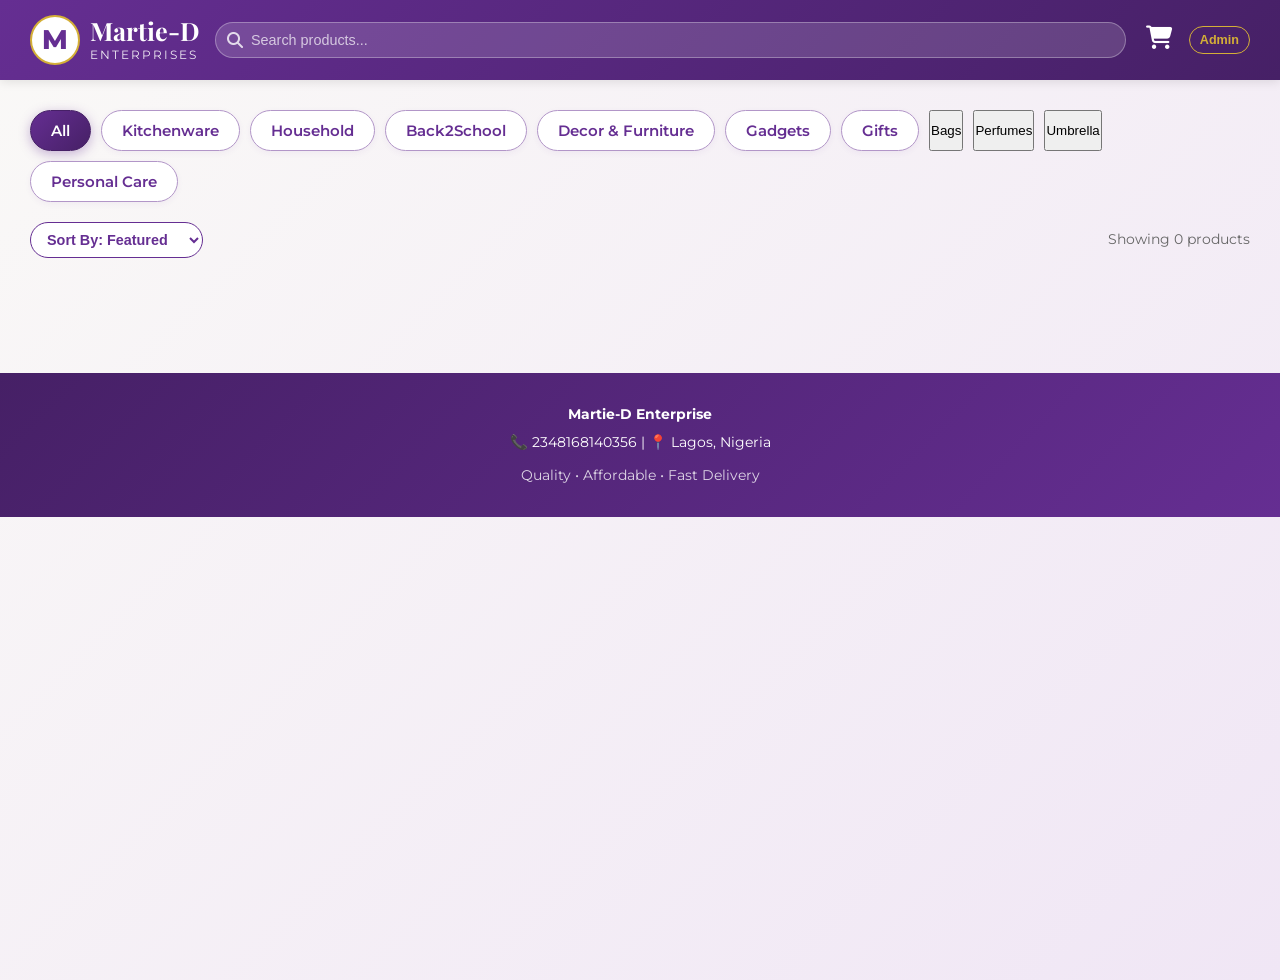
==== index.html @ bde2f2f4 "Update index.html" ====
<!DOCTYPE html>
<html lang="en">
<head>
    <meta charset="UTF-8">
    <meta name="viewport" content="width=device-width, initial-scale=1.0, maximum-scale=1.0, user-scalable=no">
    <title>Martie-D Enterprises - Shop Online</title>
    <link href="https://fonts.googleapis.com/css2?family=Montserrat:wght@300;400;600;700;800&family=Playfair+Display:wght@700&display=swap" rel="stylesheet">
    <link rel="stylesheet" href="https://cdnjs.cloudflare.com/ajax/libs/font-awesome/6.4.0/css/all.min.css">
    <link rel="stylesheet" href="styles.css">
<base target="_blank">
<base target="_blank">
<base target="_blank">
</head>
<body>

    <!-- Header -->
    <header class="header">
        <div class="header-content">
            <div class="logo-section">
                <div class="logo-circle">M</div>
                <div class="brand-text">
                    <h1>Martie-D</h1>
                    <p>Enterprises</p>
                </div>
            </div>

            <div class="search-section">
                <i class="fas fa-search search-icon"></i>
                <input type="text" class="search-box" id="searchInput" placeholder="Search products..." onkeyup="searchProducts()">
            </div>

            <div class="header-icons">
                <div class="cart-section" onclick="toggleCart()">
                    <i class="fas fa-shopping-cart cart-icon"></i>
                    <span class="cart-count" id="cartCount">0</span>
                </div>
                <button class="admin-btn" onclick="showLogin()">Admin</button>
            </div>
        </div>
    </header>

    <!-- Main Content -->
    <main class="main-content">

        <!-- Add Product Form (Hidden by default) -->
        <div class="add-product-form" id="addProductForm">
            <h3><i class="fas fa-plus-circle"></i> Add New Product</h3>
            <div class="form-group">
                <input type="text" id="newProductName" placeholder="Product Name">
            </div>
            <div class="form-group">
                <input type="number" id="newProductPrice" placeholder="Price (₦)">
            </div>
            <div class="form-group">
                <input type="number" id="newProductStock" placeholder="Stock Quantity" value="10">
            </div>
            <div class="form-group">
                <input type="text" id="newProductImage" placeholder="Image filename (e.g., airfryer.jpg)">
            </div>
            <div class="form-group">
                <select id="newProductCategory">
                    <option value="kitchenware">Kitchenware</option>
                    <option value="household">Household</option>
                    <option value="back2school">Back2School</option>
                    <option 
value="decor">Decor & Furniture</option>
                    <option value="gadgets">Gadgets</option>
                    <option 
value="gifts">Gifts</option>
                    <option 
value="bags">Bags</option>
                    <option 
value="perfume">Perfume</option>
                    <option
value="umbrella">Umbrella</option>
                    <option
value="personal">Personal Care</option>
                </select>
            </div>
            <div class="form-group">
                <input type="text" id="newProductDescription" placeholder="Short description">
            </div>
            <div class="form-actions">
                <button class="btn-save" onclick="saveNewProduct()">Save Product</button>
                <button class="btn-cancel-form" onclick="cancelAddProduct()">Cancel</button>
            </div>
        </div>

        <!-- Categories -->
        <div class="category-dropdown-mobile" id="categoryDropdownMobile">
            <button class="category-dropdown-toggle" onclick="toggleCategoryDropdown()" id="catDropdownToggle">
                <span id="currentCategoryLabel"><i class="fas fa-th-large"></i> All Categories</span>
                <i class="fas fa-chevron-down" id="catDropdownArrow"></i>
            </button>
            <div class="category-dropdown-menu" id="catDropdownMenu">
                <button class="category-dropdown-item active" onclick="filterCategoryDropdown('all', this)">All Categories</button>
                <button class="category-dropdown-item" onclick="filterCategoryDropdown('kitchenware', this)">Kitchenware</button>
                <button class="category-dropdown-item" onclick="filterCategoryDropdown('household', this)">Household</button>
                <button class="category-dropdown-item" onclick="filterCategoryDropdown('back2school', this)">Back2School</button>
                <button class="category-dropdown-item" onclick="filterCategoryDropdown('decor', this)">Decor & Furniture</button>
                <button class="category-dropdown-item" onclick="filterCategoryDropdown('gadgets', this)">Gadgets</button>
                <button class="category-dropdown-item" onclick="filterCategoryDropdown('gifts', this)">Gifts</button>
                <button class="category-dropdown-item" onclick="filterCategoryDropdown('bags', this)">Bags</button>
                <button class="category-dropdown-item" onclick="filterCategoryDropdown('perfume', this)">Perfumes</button>
                <button class="category-dropdown-item" onclick="filterCategoryDropdown('umbrella', this)">Umbrella</button>
                <button class="category-dropdown-item" onclick="filterCategoryDropdown('personal', this)">Personal Care</button>
            </div>
        </div>

        <!-- Desktop Categories (horizontal) -->
        <div class="categories-desktop">
            <button class="category-btn active" onclick="filterCategory('all', this)">All</button>
            <button class="category-btn" onclick="filterCategory('kitchenware', this)">Kitchenware</button>
            <button class="category-btn" onclick="filterCategory('household', this)">Household</button>
            <button class="category-btn" onclick="filterCategory('back2school', this)">Back2School</button>
            <button class="category-btn" onclick="filterCategory('decor', this)">Decor & Furniture</button>
            <button class="category-btn" onclick="filterCategory('gadgets', this)">Gadgets</button>
            <button class="category-btn" onclick="filterCategory('gifts', this)">Gifts</button>
            <button class="category-item" onclick="filterCategoryDropdown('bags', this)">Bags</button>
            <button class="category-item" onclick="filterCategoryDropdown('perfume', this)">Perfumes</button>
            <button class="category-item" onclick="filterCategoryDropdown('umbrella', this)">Umbrella</button>
            <button class="category-btn" onclick="filterCategory('personal', this)">Personal Care</button>
        </div>

        <!-- Controls Bar - Sort & Results Count -->
        <div class="controls-bar">
            <select class="sort-dropdown" id="sortSelect" onchange="sortProducts()">
                <option value="default">Sort By: Featured</option>
                <option value="price-low">Price: Low to High</option>
                <option value="price-high">Price: High to Low</option>
                <option value="name">Name: A-Z</option>
                <option value="newest">Newest First</option>
            </select>
            <span class="results-count" id="resultsCount">Showing 0 products</span>
        </div>

        <!-- Products Grid -->
        <div class="products-grid" id="productsGrid">
            <!-- Products loaded by JS -->
        </div>

        <!-- Load More Container -->
        <div class="load-more-container" id="loadMoreContainer">
            <!-- Load more button injected here -->
        </div>

    </main>

    <!-- Back to Top Button -->
    <button class="back-to-top" id="backToTop" onclick="scrollToTop()">
        <i class="fas fa-arrow-up"></i>
    </button>

    <!-- Product Detail Modal -->
    <div class="product-detail-overlay" id="productDetailOverlay" onclick="closeProductDetail(event)">
        <div class="product-detail-modal" onclick="event.stopPropagation()">
            <button class="detail-close" onclick="closeProductDetail()"><i class="fas fa-times"></i></button>
            <div class="detail-image">
                <img id="detailImage" src="" alt="">
            </div>
            <div class="detail-content">
                <div class="detail-category" id="detailCategory"></div>
                <h2 class="detail-name" id="detailName"></h2>
                <div class="detail-price" id="detailPrice"></div>
                <div id="detailStock"></div>
                <p class="detail-description" id="detailDescription"></p>
                <div class="detail-meta">
                    <div class="meta-item">
                        <div class="meta-label">Category</div>
                        <div class="meta-value" id="detailMetaCategory"></div>
                    </div>
                    <div class="meta-item">
                        <div class="meta-label">Availability</div>
                        <div class="meta-value" id="detailMetaStock"></div>
                    </div>

                    <div class="meta-item">
                        <div class="meta-label">Product ID</div>
                        <div class="meta-value" id="detailMetaId"></div>
                    </div>
                </div>
                <div class="detail-actions">
                    <button class="detail-add-cart" id="detailAddToCart">
                        <i class="fas fa-cart-plus"></i> Add to Cart
                    </button>
                    <button class="detail-wishlist" id="detailWishlist" onclick="toggleWishlistFromDetail()">
                        <i class="fas fa-heart"></i>
                    </button>
                </div>
            </div>
            <div class="related-section" id="relatedSection">
                <h4 class="related-title">You May Also Like</h4>
                <div class="related-grid" id="relatedGrid"></div>
            </div>
        </div>
    </div>

    <!-- Cart Sidebar -->
    <div class="cart-overlay" id="cartOverlay" onclick="toggleCart()"></div>
    <div class="cart-sidebar" id="cartSidebar">
        <div class="cart-header">
            <h2><i class="fas fa-shopping-cart"></i> Your Cart</h2>
            <button class="close-cart" onclick="toggleCart()"><i class="fas fa-times"></i></button>
        </div>
        <div class="cart-items" id="cartItems">
            <div class="cart-empty">
                <i class="fas fa-shopping-basket"></i>
                <p>Your cart is empty</p>
            </div>
        </div>
        <div class="cart-footer" id="cartFooter" style="display: none;">
            <div class="cart-total">
                <span>Total:</span>
                <span id="cartTotal">₦0</span>
            </div>
            <button class="checkout-btn" onclick="showCheckout()">
                Checkout <i class="fas fa-arrow-right"></i>
            </button>
        </div>
    </div>

    <!-- Checkout Modal -->
    <div class="checkout-overlay" id="checkoutOverlay" onclick="closeCheckoutOnOverlay(event)">
        <div class="checkout-modal" onclick="event.stopPropagation()">
            <div class="checkout-header">
                <h2><i class="fas fa-credit-card"></i> Checkout</h2>
            </div>
            <div class="checkout-body">
                <div class="checkout-summary">
                    <h3>Order Summary</h3>
                    <div id="checkoutItems"></div>
                    <div class="checkout-total">
                        <span>Total:</span>
                        <span id="checkoutTotal">₦0</span>
                    </div>
                </div>
                <div class="customer-form">
                    <div class="form-group">
                        <label>Full Name *</label>
                        <input type="text" id="customerName" placeholder="Your full name">
                    </div>
                    <div class="form-group">
                        <label>Phone Number *</label>
                        <input type="tel" id="customerPhone" placeholder="e.g., 08168140356">
                    </div>
                    <div class="form-group">
                        <label>Delivery Address *</label>
                        <textarea id="customerAddress" rows="2" placeholder="Your address in Lagos"></textarea>
                    </div>
                </div>
                <div class="payment-options">
                    <h3>Payment Method</h3>
                    <div class="payment-option" onclick="selectPayment('whatsapp')" id="opt-whatsapp">
                        <i class="fab fa-whatsapp" style="color: #25d366;"></i>
                        <div>
                            <h4>Order via WhatsApp</h4>
                            <p>Send order & pay on delivery</p>
                        </div>
                    </div>
                    <div class="payment-option" onclick="selectPayment('bank')" id="opt-bank">
                        <i class="fas fa-university" style="color: var(--accent-gold);"></i>
                        <div>
                            <h4>Bank Transfer</h4>
                            <p>Pay now, upload proof</p>
                        </div>
                    </div>
                </div>
                <div class="bank-details" id="bankDetails">
                    <h4><i class="fas fa-info-circle"></i> Bank Details</h4>
                    <div class="bank-info-row">
                        <span>Bank:</span>
                        <span><strong>Moniepoint</strong></span>
                    </div>
                    <div class="bank-info-row">
                        <span>Name:</span>
                        <span><strong>Martie-D Enterprise</strong></span>
                    </div>
                    <div class="bank-info-row">
                        <span>Account:</span>
                        <span>
                            <strong id="accountNumber">9130485545</strong>
                            <button class="copy-btn" onclick="copyAccount()">Copy</button>
                        </span>
                    </div>
                </div>
                <div class="finalize-btns">
                    <button class="btn-cancel" onclick="closeCheckout()">Cancel</button>
                    <button class="btn-whatsapp" id="btnWhatsApp" onclick="finalizeOrder('whatsapp')" style="display: none;">
                        <i class="fab fa-whatsapp"></i> Send Order
                    </button>
                    <button class="btn-bank" id="btnBank" onclick="finalizeOrder('bank')" style="display: none;">
                        <i class="fas fa-check"></i> I've Paid
                    </button>
                </div>
            </div>
        </div>
    </div>

    <!-- Admin Login Modal -->
    <div class="login-overlay" id="loginOverlay">
        <div class="login-box">
            <h2>🔐 Admin Login</h2>
            <input type="password" id="adminPassword" placeholder="Enter password">
            <button type="submit" onclick="checkAdminLogin()">Login</button>
            <p style="color: var(--danger); margin-top: 15px; display: none;" id="loginError">Wrong password!</p>
            <button class="login-cancel" onclick="closeLogin()">Cancel</button>
        </div>
    </div>

    <!-- Admin Control Panel -->
    <div class="admin-panel" id="adminPanel">
        <span style="font-size: 0.85rem;">Admin Mode</span>
        <button onclick="toggleEditMode()" id="editModeBtn">Edit: OFF</button>
        <button onclick="addNewProduct()">+ Add</button>
        <button onclick="logoutAdmin()">Logout</button>
    </div>

    <!-- Toast -->
    <div class="toast" id="toast">Added to cart!</div>

    <!-- Footer -->
    <footer class="footer">
        <p><strong>Martie-D Enterprise</strong></p>
        <p>📞 2348168140356 | 📍 Lagos, Nigeria</p>
        <p style="margin-top: 10px; opacity: 0.8;">Quality • Affordable • Fast Delivery</p>
    </footer>

    <script src="script.js"></script>

</body>
</html>
---- styles.css ----
:root {
            --primary-purple: #652e92;
            --light-purple: #b296c8;
            --dark-purple: #462066;
            --accent-gold: #d4af37;
            --light-gold: #f4e8c1;
            --white: #ffffff;
            --off-white: #faf9f7;
            --text-dark: #2d2d2d;
            --text-gray: #666666;
            --success: #27ae60;
            --danger: #e74c3c;
            --warning: #f39c12;
        }

        * {
            margin: 0;
            padding: 0;
            box-sizing: border-box;
            -webkit-tap-highlight-color: transparent;
        }

        html {
            font-size: 16px;
            scroll-behavior: smooth;
        }

        body {
            font-family: 'Montserrat', sans-serif;
            background: linear-gradient(135deg, var(--off-white) 0%, #f0e6f5 100%);
            color: var(--text-dark);
            line-height: 1.6;
            min-height: 100vh;
            overflow-x: hidden;
        }

        /* Animations */
        @keyframes fadeInUp {
            from {
                opacity: 0;
                transform: translateY(20px);
            }
            to {
                opacity: 1;
                transform: translateY(0);
            }
        }

        @keyframes pulse {
            0%, 100% { box-shadow: 0 0 0 0 rgba(212, 175, 55, 0.7); }
            50% { box-shadow: 0 0 0 10px rgba(212, 175, 55, 0); }
        }

        @keyframes bounce {
            0%, 100% { transform: translateY(0); }
            50% { transform: translateY(-10px); }
        }

        /* ===== HEADER - MOBILE OPTIMIZED ===== */
        .header {
            background: linear-gradient(135deg, var(--primary-purple) 0%, var(--dark-purple) 100%);
            color: var(--white);
            padding: 12px 15px;
            position: fixed;
            top: 0;
            left: 0;
            right: 0;
            z-index: 1000;
            box-shadow: 0 2px 10px rgba(0,0,0,0.1);
        }

        .header-content {
            max-width: 1400px;
            margin: 0 auto;
            display: flex;
            justify-content: space-between;
            align-items: center;
            gap: 10px;
        }

        .logo-section {
            display: flex;
            align-items: center;
            gap: 10px;
            flex-shrink: 0;
        }

        .logo-circle {
            width: 40px;
            height: 40px;
            background: var(--white);
            border-radius: 50%;
            display: flex;
            align-items: center;
            justify-content: center;
            border: 2px solid var(--accent-gold);
            font-size: 1.3rem;
            color: var(--primary-purple);
            font-weight: 800;
            flex-shrink: 0;
        }

        .brand-text h1 {
            font-family: 'Playfair Display', serif;
            font-size: 1.1rem;
            margin: 0;
            line-height: 1.2;
        }

        .brand-text p {
            font-size: 0.65rem;
            opacity: 0.9;
            margin: 0;
            letter-spacing: 2px;
            text-transform: uppercase;
        }

        /* Search Bar - Mobile */
        .search-section {
            flex: 1;
            max-width: none;
            position: relative;
            margin: 0 5px;
        }

        .search-box {
            width: 100%;
            padding: 8px 12px 8px 35px;
            border: 1px solid rgba(255,255,255,0.3);
            border-radius: 20px;
            background: rgba(255,255,255,0.15);
            color: white;
            font-size: 0.85rem;
            outline: none;
        }

        .search-box::placeholder {
            color: rgba(255,255,255,0.7);
            font-size: 0.8rem;
        }

        .search-icon {
            position: absolute;
            left: 12px;
            top: 50%;
            transform: translateY(-50%);
            color: rgba(255,255,255,0.8);
            font-size: 0.9rem;
        }

        /* Cart & Admin Icons */
        .header-icons {
            display: flex;
            align-items: center;
            gap: 12px;
            flex-shrink: 0;
        }

        .cart-section {
            position: relative;
            cursor: pointer;
            padding: 5px;
        }

        .cart-icon {
            font-size: 1.3rem;
            color: var(--white);
        }

        .cart-count {
            position: absolute;
            top: -5px;
            right: -5px;
            background: var(--accent-gold);
            color: white;
            width: 18px;
            height: 18px;
            border-radius: 50%;
            display: flex;
            align-items: center;
            justify-content: center;
            font-size: 0.65rem;
            font-weight: 700;
            display: none;
        }

        .admin-btn {
            background: transparent;
            border: 1px solid var(--accent-gold);
            color: var(--accent-gold);
            padding: 6px 10px;
            border-radius: 15px;
            cursor: pointer;
            font-weight: 600;
            font-size: 0.7rem;
        }

        /* ===== MAIN CONTENT ===== */
        .main-content {
            margin-top: 70px;
            padding: 15px;
            max-width: 1400px;
            margin-left: auto;
            margin-right: auto;
        }

        /* Controls Bar - Sort & Filter Info */
        .controls-bar {
            display: flex;
            justify-content: space-between;
            align-items: center;
            margin-bottom: 15px;
            flex-wrap: wrap;
            gap: 10px;
        }

        .sort-dropdown {
            padding: 8px 12px;
            border: 1px solid var(--primary-purple);
            border-radius: 20px;
            background: white;
            color: var(--primary-purple);
            font-size: 0.8rem;
            font-weight: 600;
            cursor: pointer;
            outline: none;
        }

        .results-count {
            font-size: 0.8rem;
            color: var(--text-gray);
        }

        /* ===== MOBILE CATEGORY DROPDOWN ===== */
        .category-dropdown-mobile {
            display: block;
            margin-bottom: 20px;
            position: relative;
            z-index: 100;
        }

        .category-dropdown-toggle {
            width: 100%;
            padding: 14px 18px;
            background: linear-gradient(135deg, var(--primary-purple) 0%, var(--dark-purple) 100%);
            color: white;
            border: none;
            border-radius: 14px;
            font-family: 'Montserrat', sans-serif;
            font-weight: 700;
            font-size: 0.95rem;
            cursor: pointer;
            display: flex;
            align-items: center;
            justify-content: space-between;
            box-shadow: 0 4px 15px rgba(101, 46, 146, 0.25);
            transition: all 0.3s ease;
        }

        .category-dropdown-toggle:active {
            transform: scale(0.98);
        }

        .category-dropdown-toggle i {
            font-size: 1rem;
        }

        .category-dropdown-toggle .fa-chevron-down {
            transition: transform 0.3s ease;
        }

        .category-dropdown-toggle.open .fa-chevron-down {
            transform: rotate(180deg);
        }

        .category-dropdown-menu {
            position: absolute;
            top: calc(100% + 8px);
            left: 0;
            right: 0;
            background: white;
            border-radius: 14px;
            box-shadow: 0 10px 40px rgba(101, 46, 146, 0.2);
            overflow: hidden;
            opacity: 0;
            visibility: hidden;
            transform: translateY(-10px);
            transition: all 0.3s ease;
            max-height: 0;
        }

        .category-dropdown-menu.open {
            opacity: 1;
            visibility: visible;
            transform: translateY(0);
            max-height: 400px;
            overflow-y: auto;
        }

        .category-dropdown-item {
            width: 100%;
            padding: 14px 18px;
            background: white;
            border: none;
            border-bottom: 1px solid rgba(101, 46, 146, 0.08);
            color: var(--text-dark);
            font-family: 'Montserrat', sans-serif;
            font-weight: 600;
            font-size: 0.9rem;
            text-align: left;
            cursor: pointer;
            transition: all 0.2s ease;
            display: flex;
            align-items: center;
            gap: 10px;
        }

        .category-dropdown-item:last-child {
            border-bottom: none;
        }

        .category-dropdown-item:active {
            background: var(--off-white);
        }

        .category-dropdown-item.active {
            background: linear-gradient(135deg, var(--primary-purple) 0%, var(--dark-purple) 100%);
            color: white;
        }

        .category-dropdown-item.active::before {
            content: '✓';
            font-weight: 700;
        }

        /* ===== DESKTOP CATEGORIES (horizontal) ===== */
        .categories-desktop {
            display: none;
            gap: 10px;
            margin-bottom: 20px;
            flex-wrap: wrap;
        }

        .categories-desktop .category-btn {
            padding: 10px 20px;
            border: 1.5px solid var(--light-purple);
            background: var(--white);
            color: var(--primary-purple);
            border-radius: 24px;
            cursor: pointer;
            font-weight: 600;
            font-size: 0.85rem;
            white-space: nowrap;
            transition: all 0.25s ease;
            box-shadow: 0 2px 6px rgba(101, 46, 146, 0.06);
            font-family: 'Montserrat', sans-serif;
        }

        .categories-desktop .category-btn:hover {
            border-color: var(--primary-purple);
            transform: translateY(-2px);
        }

        .categories-desktop .category-btn.active {
            background: linear-gradient(135deg, var(--primary-purple) 0%, var(--dark-purple) 100%);
            color: white;
            border-color: var(--dark-purple);
            box-shadow: 0 3px 12px rgba(101, 46, 146, 0.35);
        }

        /* Show desktop categories on larger screens */
        @media (min-width: 768px) {
            .category-dropdown-mobile {
                display: none;
            }
            .categories-desktop {
                display: flex;
            }
        }

        /* Products Grid - Mobile Optimized */
        .products-grid {
            display: grid;
            grid-template-columns: repeat(2, 1fr);
            gap: 12px;
            margin-bottom: 20px;
        }

        .product-card {
            background: var(--white);
            border-radius: 12px;
            overflow: hidden;
            box-shadow: 0 3px 15px rgba(0,0,0,0.08);
            transition: transform 0.3s ease;
            display: flex;
            flex-direction: column;
            position: relative;
            animation: fadeInUp 0.5s ease both;
        }

        .product-card:active {
            transform: scale(0.98);
        }

        .product-image {
            height: 140px;
            background: linear-gradient(135deg, #f5f0f7 0%, #e8e0ec 100%);
            display: flex;
            align-items: center;
            justify-content: center;
            position: relative;
            overflow: hidden;
            cursor: pointer;
        }

        .product-image img {
            max-width: 85%;
            max-height: 85%;
            object-fit: contain;
            transition: transform 0.3s ease;
        }

        .product-card:hover .product-image img {
            transform: scale(1.05);
        }

        .product-badge {
            position: absolute;
            top: 8px;
            right: 8px;
            padding: 4px 8px;
            border-radius: 10px;
            font-size: 0.6rem;
            font-weight: 700;
            text-transform: uppercase;
            color: white;
            z-index: 2;
        }

        .badge-hot { background: #e74c3c; }
        .badge-new { background: #27ae60; }
        .badge-bestseller { background: var(--accent-gold); }

        /* Wishlist Heart */
        .wishlist-btn {
            position: absolute;
            top: 8px;
            left: 8px;
            background: rgba(255,255,255,0.9);
            border: none;
            width: 32px;
            height: 32px;
            border-radius: 50%;
            cursor: pointer;
            display: flex;
            align-items: center;
            justify-content: center;
            z-index: 2;
            transition: all 0.3s ease;
        }

        .wishlist-btn i {
            color: var(--text-gray);
            font-size: 0.9rem;
            transition: all 0.3s ease;
        }

        .wishlist-btn.active i {
            color: #e74c3c;
        }

        .wishlist-btn:active {
            transform: scale(0.9);
        }

        /* Quick View Button */
        .quick-view-btn {
            position: absolute;
            bottom: 8px;
            left: 50%;
            transform: translateX(-50%) translateY(10px);
            background: rgba(101, 46, 146, 0.9);
            color: white;
            border: none;
            padding: 6px 12px;
            border-radius: 15px;
            font-size: 0.7rem;
            font-weight: 600;
            cursor: pointer;
            opacity: 0;
            transition: all 0.3s ease;
            white-space: nowrap;
        }

        .product-card:hover .quick-view-btn {
            opacity: 1;
            transform: translateX(-50%) translateY(0);
        }

        .product-content {
            padding: 12px;
            flex: 1;
            display: flex;
            flex-direction: column;
        }

        .product-category {
            color: var(--primary-purple);
            font-size: 0.65rem;
            font-weight: 600;
            text-transform: uppercase;
            letter-spacing: 1px;
            margin-bottom: 4px;
        }

        .product-name {
            font-size: 0.85rem;
            font-weight: 700;
            color: var(--text-dark);
            margin-bottom: 6px;
            line-height: 1.3;
            display: -webkit-box;
            -webkit-line-clamp: 2;
            -webkit-box-orient: vertical;
            overflow: hidden;
            cursor: pointer;
        }

        .product-description {
            display: none;
        }

        .product-price {
            font-family: 'Playfair Display', serif;
            font-size: 1rem;
            font-weight: 700;
            color: var(--primary-purple);
            margin-bottom: 6px;
            margin-top: auto;
        }

        /* Stock Badge */
        .stock-badge {
            font-size: 0.65rem;
            padding: 3px 8px;
            border-radius: 10px;
            font-weight: 600;
            margin-bottom: 8px;
            display: inline-block;
        }

        .stock-high { background: #d4edda; color: #155724; }
        .stock-low { background: #fff3cd; color: #856404; }
        .stock-out { background: #f8d7da; color: #721c24; }

        .social-proof {
            font-size: 0.65rem;
            color: var(--accent-gold);
            margin-bottom: 8px;
            font-weight: 600;
        }

        .bulk-note {
            font-size: 0.65rem;
            color: var(--text-gray);
            margin-bottom: 8px;
        }

        .add-to-cart-btn {
            width: 100%;
            padding: 10px;
            background: linear-gradient(135deg, var(--primary-purple) 0%, var(--dark-purple) 100%);
            color: white;
            border: none;
            border-radius: 8px;
            font-size: 0.8rem;
            font-weight: 600;
            cursor: pointer;
            display: flex;
            align-items: center;
            justify-content: center;
            gap: 6px;
            transition: all 0.3s ease;
        }

        .add-to-cart-btn.added {
            background: var(--success);
        }

        .add-to-cart-btn:disabled {
            background: var(--text-gray);
            cursor: not-allowed;
        }

        /* ===== PRODUCT DETAIL MODAL ===== */
        .product-detail-overlay {
            position: fixed;
            top: 0;
            left: 0;
            right: 0;
            bottom: 0;
            background: rgba(0,0,0,0.8);
            z-index: 2500;
            display: none;
            align-items: center;
            justify-content: center;
            padding: 20px;
            opacity: 0;
            transition: opacity 0.3s ease;
        }

        .product-detail-overlay.active {
            display: flex;
            opacity: 1;
        }

        .product-detail-modal {
            background: white;
            border-radius: 20px;
            width: 100%;
            max-width: 500px;
            max-height: 90vh;
            overflow-y: auto;
            position: relative;
            transform: scale(0.9);
            transition: transform 0.3s ease;
        }

        .product-detail-overlay.active .product-detail-modal {
            transform: scale(1);
        }

        .detail-close {
            position: absolute;
            top: 15px;
            right: 15px;
            background: rgba(0,0,0,0.5);
            color: white;
            border: none;
            width: 36px;
            height: 36px;
            border-radius: 50%;
            cursor: pointer;
            font-size: 1.2rem;
            z-index: 10;
            display: flex;
            align-items: center;
            justify-content: center;
        }

        .detail-image {
            height: 250px;
            background: linear-gradient(135deg, #f5f0f7 0%, #e8e0ec 100%);
            display: flex;
            align-items: center;
            justify-content: center;
            position: relative;
        }

        .detail-image img {
            max-width: 80%;
            max-height: 80%;
            object-fit: contain;
        }

        .detail-content {
            padding: 25px;
        }

        .detail-category {
            color: var(--primary-purple);
            font-size: 0.75rem;
            font-weight: 700;
            text-transform: uppercase;
            letter-spacing: 1px;
            margin-bottom: 8px;
        }

        .detail-name {
            font-family: 'Playfair Display', serif;
            font-size: 1.5rem;
            font-weight: 700;
            color: var(--text-dark);
            margin-bottom: 12px;
            line-height: 1.3;
        }

        .detail-price {
            font-size: 1.8rem;
            font-weight: 800;
            color: var(--primary-purple);
            margin-bottom: 15px;
        }

        .detail-description {
            color: var(--text-gray);
            font-size: 0.95rem;
            line-height: 1.6;
            margin-bottom: 20px;
        }

        .detail-meta {
            display: grid;
            grid-template-columns: repeat(2, 1fr);
            gap: 15px;
            margin-bottom: 20px;
            padding: 15px;
            background: var(--off-white);
            border-radius: 12px;
        }

        .meta-item {
            text-align: center;
        }

        .meta-label {
            font-size: 0.7rem;
            color: var(--text-gray);
            text-transform: uppercase;
            letter-spacing: 1px;
            margin-bottom: 4px;
        }

        .meta-value {
            font-size: 0.9rem;
            font-weight: 700;
            color: var(--text-dark);
        }

        .detail-actions {
            display: flex;
            gap: 12px;
        }

        .detail-add-cart {
            flex: 1;
            padding: 15px;
            background: linear-gradient(135deg, var(--primary-purple) 0%, var(--dark-purple) 100%);
            color: white;
            border: none;
            border-radius: 12px;
            font-size: 1rem;
            font-weight: 700;
            cursor: pointer;
            display: flex;
            align-items: center;
            justify-content: center;
            gap: 8px;
        }

        .detail-wishlist {
            width: 50px;
            height: 50px;
            border: 2px solid var(--light-purple);
            background: white;
            border-radius: 12px;
            cursor: pointer;
            display: flex;
            align-items: center;
            justify-content: center;
            font-size: 1.2rem;
        }

        .detail-wishlist.active {
            background: #ffebee;
            border-color: #e74c3c;
            color: #e74c3c;
        }

        /* Related Products in Detail */
        .related-section {
            padding: 20px 25px;
            border-top: 1px solid var(--light-purple);
        }

        .related-title {
            font-size: 1rem;
            font-weight: 700;
            color: var(--text-dark);
            margin-bottom: 15px;
        }

        .related-grid {
            display: flex;
            gap: 12px;
            overflow-x: auto;
            padding-bottom: 10px;
        }

        .related-item {
            flex-shrink: 0;
            width: 120px;
            cursor: pointer;
        }

        .related-image {
            height: 100px;
            background: var(--off-white);
            border-radius: 10px;
            display: flex;
            align-items: center;
            justify-content: center;
            margin-bottom: 8px;
            overflow: hidden;
        }

        .related-image img {
            max-width: 80%;
            max-height: 80%;
            object-fit: contain;
        }

        .related-name {
            font-size: 0.75rem;
            font-weight: 600;
            color: var(--text-dark);
            white-space: nowrap;
            overflow: hidden;
            text-overflow: ellipsis;
        }

        .related-price {
            font-size: 0.85rem;
            font-weight: 700;
            color: var(--primary-purple);
        }

        /* ===== LOAD MORE BUTTON ===== */
        .load-more-container {
            text-align: center;
            margin: 30px 0 40px 0;
            padding: 0 15px;
        }

        .load-more-btn {
            background: linear-gradient(135deg, var(--primary-purple) 0%, var(--dark-purple) 100%);
            color: white;
            border: none;
            padding: 15px 40px;
            border-radius: 30px;
            font-size: 1rem;
            font-weight: 600;
            cursor: pointer;
            box-shadow: 0 4px 15px rgba(101, 46, 146, 0.3);
            transition: all 0.3s ease;
            display: inline-flex;
            flex-direction: column;
            align-items: center;
            gap: 4px;
        }

        .load-more-btn:active {
            transform: scale(0.95);
        }

        .load-more-btn:disabled {
            background: var(--text-gray);
            cursor: not-allowed;
            opacity: 0.6;
        }

        .load-more-btn i {
            font-size: 1.2rem;
        }

        .showing-text {
            color: var(--text-gray);
            font-size: 0.9rem;
            margin-top: 15px;
        }

        /* No Results State */
        .no-results {
            grid-column: 1 / -1;
            text-align: center;
            padding: 60px 20px;
            color: var(--text-gray);
        }

        .no-results i {
            font-size: 4rem;
            margin-bottom: 20px;
            color: var(--light-purple);
        }

        .no-results p {
            font-size: 1.1rem;
            margin-bottom: 20px;
        }

        .reset-btn {
            padding: 12px 25px;
            background: var(--primary-purple);
            color: white;
            border: none;
            border-radius: 25px;
            font-size: 0.9rem;
            font-weight: 600;
            cursor: pointer;
        }

        /* ===== BACK TO TOP BUTTON ===== */
        .back-to-top {
            position: fixed;
            bottom: 90px;
            right: 20px;
            width: 50px;
            height: 50px;
            background: var(--primary-purple);
            color: white;
            border: none;
            border-radius: 50%;
            cursor: pointer;
            font-size: 1.2rem;
            box-shadow: 0 4px 15px rgba(101, 46, 146, 0.4);
            opacity: 0;
            visibility: hidden;
            transition: all 0.3s ease;
            z-index: 900;
            display: flex;
            align-items: center;
            justify-content: center;
        }

        .back-to-top.visible {
            opacity: 1;
            visibility: visible;
        }

        .back-to-top:active {
            transform: scale(0.9);
        }

        /* ===== CART SIDEBAR ===== */
        .cart-overlay {
            position: fixed;
            top: 0;
            left: 0;
            right: 0;
            bottom: 0;
            background: rgba(0,0,0,0.5);
            z-index: 2000;
            display: none;
            opacity: 0;
            transition: opacity 0.3s ease;
        }

        .cart-overlay.active {
            display: block;
            opacity: 1;
        }

        .cart-sidebar {
            position: fixed;
            top: 0;
            right: -100%;
            width: 85%;
            max-width: 380px;
            height: 100vh;
            background: var(--white);
            z-index: 2001;
            box-shadow: -5px 0 30px rgba(0,0,0,0.2);
            transition: right 0.3s ease;
            display: flex;
            flex-direction: column;
        }

        .cart-sidebar.active {
            right: 0;
        }

        .cart-header {
            background: linear-gradient(135deg, var(--primary-purple) 0%, var(--dark-purple) 100%);
            color: white;
            padding: 18px 20px;
            display: flex;
            justify-content: space-between;
            align-items: center;
        }

        .cart-header h2 {
            font-family: 'Playfair Display', serif;
            font-size: 1.2rem;
            margin: 0;
        }

        .close-cart {
            background: none;
            border: none;
            color: white;
            font-size: 1.3rem;
            cursor: pointer;
            padding: 5px;
        }

        .cart-items {
            flex: 1;
            overflow-y: auto;
            padding: 15px;
            -webkit-overflow-scrolling: touch;
        }

        .cart-empty {
            text-align: center;
            padding: 60px 20px;
            color: var(--text-gray);
        }

        .cart-empty i {
            font-size: 3rem;
            color: var(--light-purple);
            margin-bottom: 15px;
        }

        .cart-item {
            display: flex;
            gap: 12px;
            padding: 12px;
            background: var(--off-white);
            border-radius: 10px;
            margin-bottom: 12px;
            position: relative;
        }

        .cart-item-image {
            width: 60px;
            height: 60px;
            background: white;
            border-radius: 8px;
            display: flex;
            align-items: center;
            justify-content: center;
            overflow: hidden;
            flex-shrink: 0;
        }

        .cart-item-image img {
            max-width: 90%;
            max-height: 90%;
            object-fit: contain;
        }

        .cart-item-details {
            flex: 1;
            min-width: 0;
        }

        .cart-item-name {
            font-weight: 700;
            font-size: 0.85rem;
            margin-bottom: 4px;
            white-space: nowrap;
            overflow: hidden;
            text-overflow: ellipsis;
        }

        .cart-item-price {
            color: var(--primary-purple);
            font-weight: 600;
            font-size: 0.85rem;
        }

        .cart-item-quantity {
            display: flex;
            align-items: center;
            gap: 8px;
            margin-top: 8px;
        }

        .qty-btn {
            width: 26px;
            height: 26px;
            border-radius: 50%;
            border: 1px solid var(--primary-purple);
            background: white;
            color: var(--primary-purple);
            cursor: pointer;
            font-weight: 700;
            font-size: 0.9rem;
            display: flex;
            align-items: center;
            justify-content: center;
        }

        .qty-value {
            font-weight: 700;
            font-size: 0.9rem;
            min-width: 20px;
            text-align: center;
        }

        .remove-item {
            position: absolute;
            top: 8px;
            right: 8px;
            background: var(--danger);
            color: white;
            border: none;
            width: 22px;
            height: 22px;
            border-radius: 50%;
            cursor: pointer;
            font-size: 0.7rem;
            display: flex;
            align-items: center;
            justify-content: center;
        }

        .cart-footer {
            padding: 18px;
            background: var(--off-white);
            border-top: 1px solid var(--light-purple);
        }

        .cart-total {
            display: flex;
            justify-content: space-between;
            font-size: 1.1rem;
            font-weight: 700;
            margin-bottom: 15px;
            color: var(--primary-purple);
        }

        .checkout-btn {
            width: 100%;
            padding: 14px;
            background: linear-gradient(135deg, var(--accent-gold) 0%, #b8941f 100%);
            color: white;
            border: none;
            border-radius: 10px;
            font-size: 1rem;
            font-weight: 700;
            cursor: pointer;
        }

        /* ===== CHECKOUT MODAL ===== */
        .checkout-overlay {
            position: fixed;
            top: 0;
            left: 0;
            right: 0;
            bottom: 0;
            background: rgba(0,0,0,0.7);
            z-index: 3000;
            display: none;
            align-items: flex-end;
            justify-content: center;
            opacity: 0;
            transition: opacity 0.3s ease;
        }

        .checkout-overlay.active {
            display: flex;
            opacity: 1;
        }

        .checkout-modal {
            background: white;
            border-radius: 20px 20px 0 0;
            width: 100%;
            max-height: 90vh;
            overflow-y: auto;
            transform: translateY(100%);
            transition: transform 0.3s ease;
        }

        .checkout-overlay.active .checkout-modal {
            transform: translateY(0);
        }

        .checkout-header {
            background: linear-gradient(135deg, var(--primary-purple) 0%, var(--dark-purple) 100%);
            color: white;
            padding: 20px;
            text-align: center;
            position: sticky;
            top: 0;
        }

        .checkout-header h2 {
            font-family: 'Playfair Display', serif;
            font-size: 1.3rem;
            margin: 0;
        }

        .checkout-body {
            padding: 20px;
        }

        .checkout-summary {
            background: var(--off-white);
            padding: 15px;
            border-radius: 12px;
            margin-bottom: 20px;
        }

        .checkout-summary h3 {
            color: var(--primary-purple);
            margin-bottom: 12px;
            font-size: 1rem;
        }

        .checkout-item {
            display: flex;
            justify-content: space-between;
            padding: 8px 0;
            border-bottom: 1px dashed var(--light-purple);
            font-size: 0.85rem;
        }

        .checkout-total {
            display: flex;
            justify-content: space-between;
            font-size: 1.1rem;
            font-weight: 700;
            color: var(--primary-purple);
            margin-top: 12px;
            padding-top: 12px;
            border-top: 2px solid var(--primary-purple);
        }

        .customer-form {
            margin-bottom: 20px;
        }

        .form-group {
            margin-bottom: 15px;
        }

        .form-group label {
            display: block;
            margin-bottom: 6px;
            font-weight: 600;
            font-size: 0.85rem;
            color: var(--text-dark);
        }

        .form-group input, .form-group textarea {
            width: 100%;
            padding: 12px;
            border: 1px solid var(--light-purple);
            border-radius: 8px;
            font-size: 0.9rem;
            outline: none;
            font-family: inherit;
        }

        .payment-options h3 {
            color: var(--primary-purple);
            margin-bottom: 12px;
            font-size: 1rem;
        }

        .payment-option {
            display: flex;
            align-items: center;
            gap: 12px;
            padding: 15px;
            border: 1px solid var(--light-purple);
            border-radius: 12px;
            margin-bottom: 10px;
            cursor: pointer;
            transition: all 0.3s ease;
        }

        .payment-option.selected {
            border-color: var(--primary-purple);
            background: rgba(101, 46, 146, 0.05);
        }

        .payment-option i {
            font-size: 1.5rem;
            color: var(--primary-purple);
        }

        .payment-option div h4 {
            margin: 0 0 3px 0;
            font-size: 0.95rem;
        }

        .payment-option div p {
            margin: 0;
            font-size: 0.8rem;
            color: var(--text-gray);
        }

        .bank-details {
            display: none;
            background: var(--off-white);
            padding: 15px;
            border-radius: 12px;
            margin-bottom: 20px;
            border: 2px solid var(--accent-gold);
        }

        .bank-details.active {
            display: block;
        }

        .bank-details h4 {
            color: var(--primary-purple);
            margin-bottom: 12px;
            font-size: 0.95rem;
        }

        .bank-info-row {
            display: flex;
            justify-content: space-between;
            padding: 8px 0;
            border-bottom: 1px dashed var(--light-purple);
            font-size: 0.85rem;
        }

        .copy-btn {
            background: var(--primary-purple);
            color: white;
            border: none;
            padding: 4px 10px;
            border-radius: 5px;
            cursor: pointer;
            font-size: 0.75rem;
        }

        .finalize-btns {
            display: flex;
            gap: 10px;
            margin-top: 20px;
        }

        .finalize-btns button {
            flex: 1;
            padding: 14px;
            border: none;
            border-radius: 10px;
            font-size: 0.9rem;
            font-weight: 700;
            cursor: pointer;
        }

        .btn-whatsapp {
            background: linear-gradient(135deg, #25d366 0%, #128c7e 100%);
            color: white;
        }

        .btn-bank {
            background: linear-gradient(135deg, var(--accent-gold) 0%, #b8941f 100%);
            color: white;
        }

        .btn-cancel {
            background: transparent;
            border: 1px solid var(--text-gray);
            color: var(--text-gray);
        }

        /* ===== ADMIN LOGIN MODAL ===== */
        .login-overlay {
            position: fixed;
            top: 0;
            left: 0;
            right: 0;
            bottom: 0;
            background: rgba(101, 46, 146, 0.95);
            z-index: 5000;
            display: none;
            align-items: center;
            justify-content: center;
            padding: 20px;
        }

        .login-overlay.active {
            display: flex;
        }

        .login-box {
            background: white;
            padding: 30px 25px;
            border-radius: 20px;
            text-align: center;
            width: 100%;
            max-width: 350px;
        }

        .login-box h2 {
            color: var(--primary-purple);
            margin-bottom: 20px;
            font-size: 1.4rem;
        }

        .login-box input {
            width: 100%;
            padding: 14px;
            margin-bottom: 15px;
            border: 2px solid var(--light-purple);
            border-radius: 10px;
            font-size: 1rem;
        }

        .login-box button[type="submit"] {
            width: 100%;
            padding: 14px;
            background: var(--primary-purple);
            color: white;
            border: none;
            border-radius: 10px;
            font-size: 1rem;
            font-weight: 700;
            cursor: pointer;
            margin-bottom: 10px;
        }

        .login-cancel {
            background: transparent;
            color: var(--text-gray);
            border: 1px solid var(--text-gray);
            padding: 12px;
            border-radius: 10px;
            cursor: pointer;
            width: 100%;
        }

        /* ===== ADMIN PANEL ===== */
        .admin-panel {
            display: none;
            position: fixed;
            bottom: 20px;
            left: 50%;
            transform: translateX(-50%);
            background: var(--dark-purple);
            color: white;
            padding: 12px 20px;
            border-radius: 30px;
            z-index: 1500;
            box-shadow: 0 5px 20px rgba(0,0,0,0.3);
            gap: 10px;
            align-items: center;
        }

        .admin-panel.active {
            display: flex;
        }

        .admin-panel button {
            background: var(--accent-gold);
            color: var(--dark-purple);
            border: none;
            padding: 8px 16px;
            border-radius: 20px;
            font-weight: 600;
            font-size: 0.8rem;
            cursor: pointer;
        }

        /* Admin Edit Mode */
        .admin-edit .product-name,
        .admin-edit .product-price,
        .admin-edit .product-description {
            border: 2px dashed var(--accent-gold);
            padding: 2px 5px;
            border-radius: 5px;
            background: rgba(212, 175, 55, 0.1);
            cursor: text;
        }

        .admin-edit-btn {
            display: none;
            position: absolute;
            top: 5px;
            left: 5px;
            background: var(--accent-gold);
            color: white;
            border: none;
            width: 30px;
            height: 30px;
            border-radius: 50%;
            cursor: pointer;
            font-size: 0.8rem;
            z-index: 10;
        }

        .admin-mode .admin-edit-btn {
            display: flex;
            align-items: center;
            justify-content: center;
        }

        /* Add Product Form */
        .add-product-form {
            display: none;
            background: white;
            padding: 20px;
            border-radius: 15px;
            margin-bottom: 20px;
            box-shadow: 0 5px 20px rgba(0,0,0,0.1);
        }

        .add-product-form.active {
            display: block;
        }

        .add-product-form h3 {
            color: var(--primary-purple);
            margin-bottom: 15px;
        }

        .add-product-form .form-group {
            margin-bottom: 12px;
        }

        .add-product-form input, .add-product-form select {
            width: 100%;
            padding: 10px;
            border: 1px solid var(--light-purple);
            border-radius: 8px;
            font-size: 0.9rem;
        }

        .form-actions {
            display: flex;
            gap: 10px;
            margin-top: 15px;
        }

        .form-actions button {
            flex: 1;
            padding: 12px;
            border: none;
            border-radius: 8px;
            font-weight: 600;
            cursor: pointer;
        }

        .btn-save {
            background: var(--success);
            color: white;
        }

        .btn-cancel-form {
            background: var(--text-gray);
            color: white;
        }

        /* ===== TOAST ===== */
        .toast {
            position: fixed;
            bottom: 80px;
            left: 50%;
            transform: translateX(-50%) translateY(100px);
            background: var(--success);
            color: white;
            padding: 12px 25px;
            border-radius: 25px;
            font-size: 0.9rem;
            font-weight: 600;
            opacity: 0;
            transition: all 0.3s ease;
            z-index: 4000;
            box-shadow: 0 5px 15px rgba(0,0,0,0.2);
        }

        .toast.show {
            opacity: 1;
            transform: translateX(-50%) translateY(0);
        }

        /* ===== FOOTER ===== */
        .footer {
            background: linear-gradient(135deg, var(--dark-purple) 0%, var(--primary-purple) 100%);
            color: white;
            padding: 25px 15px;
            text-align: center;
            margin-top: 30px;
        }

        .footer p {
            margin: 5px 0;
            font-size: 0.8rem;
        }

        /* ===== TABLET & DESKTOP ===== */
        @media (min-width: 768px) {
            html {
                font-size: 18px;
            }

            .header {
                padding: 15px 30px;
            }

            .logo-circle {
                width: 50px;
                height: 50px;
                font-size: 1.5rem;
            }

            .brand-text h1 {
                font-size: 1.4rem;
            }

            .main-content {
                margin-top: 80px;
                padding: 30px;
            }

            .products-grid {
                grid-template-columns: repeat(3, 1fr);
                gap: 20px;
            }

            .product-image {
                height: 180px;
            }

            .product-description {
                display: block;
                font-size: 0.8rem;
                color: var(--text-gray);
                margin-bottom: 10px;
                line-height: 1.4;
            }

            .checkout-overlay {
                align-items: center;
            }

            .checkout-modal {
                border-radius: 20px;
                max-width: 500px;
                max-height: 85vh;
                transform: translateY(20px);
                opacity: 0;
            }

            .checkout-overlay.active .checkout-modal {
                transform: translateY(0);
                opacity: 1;
            }
        }

        @media (min-width: 1024px) {
            .products-grid {
                grid-template-columns: repeat(4, 1fr);
            }
        }
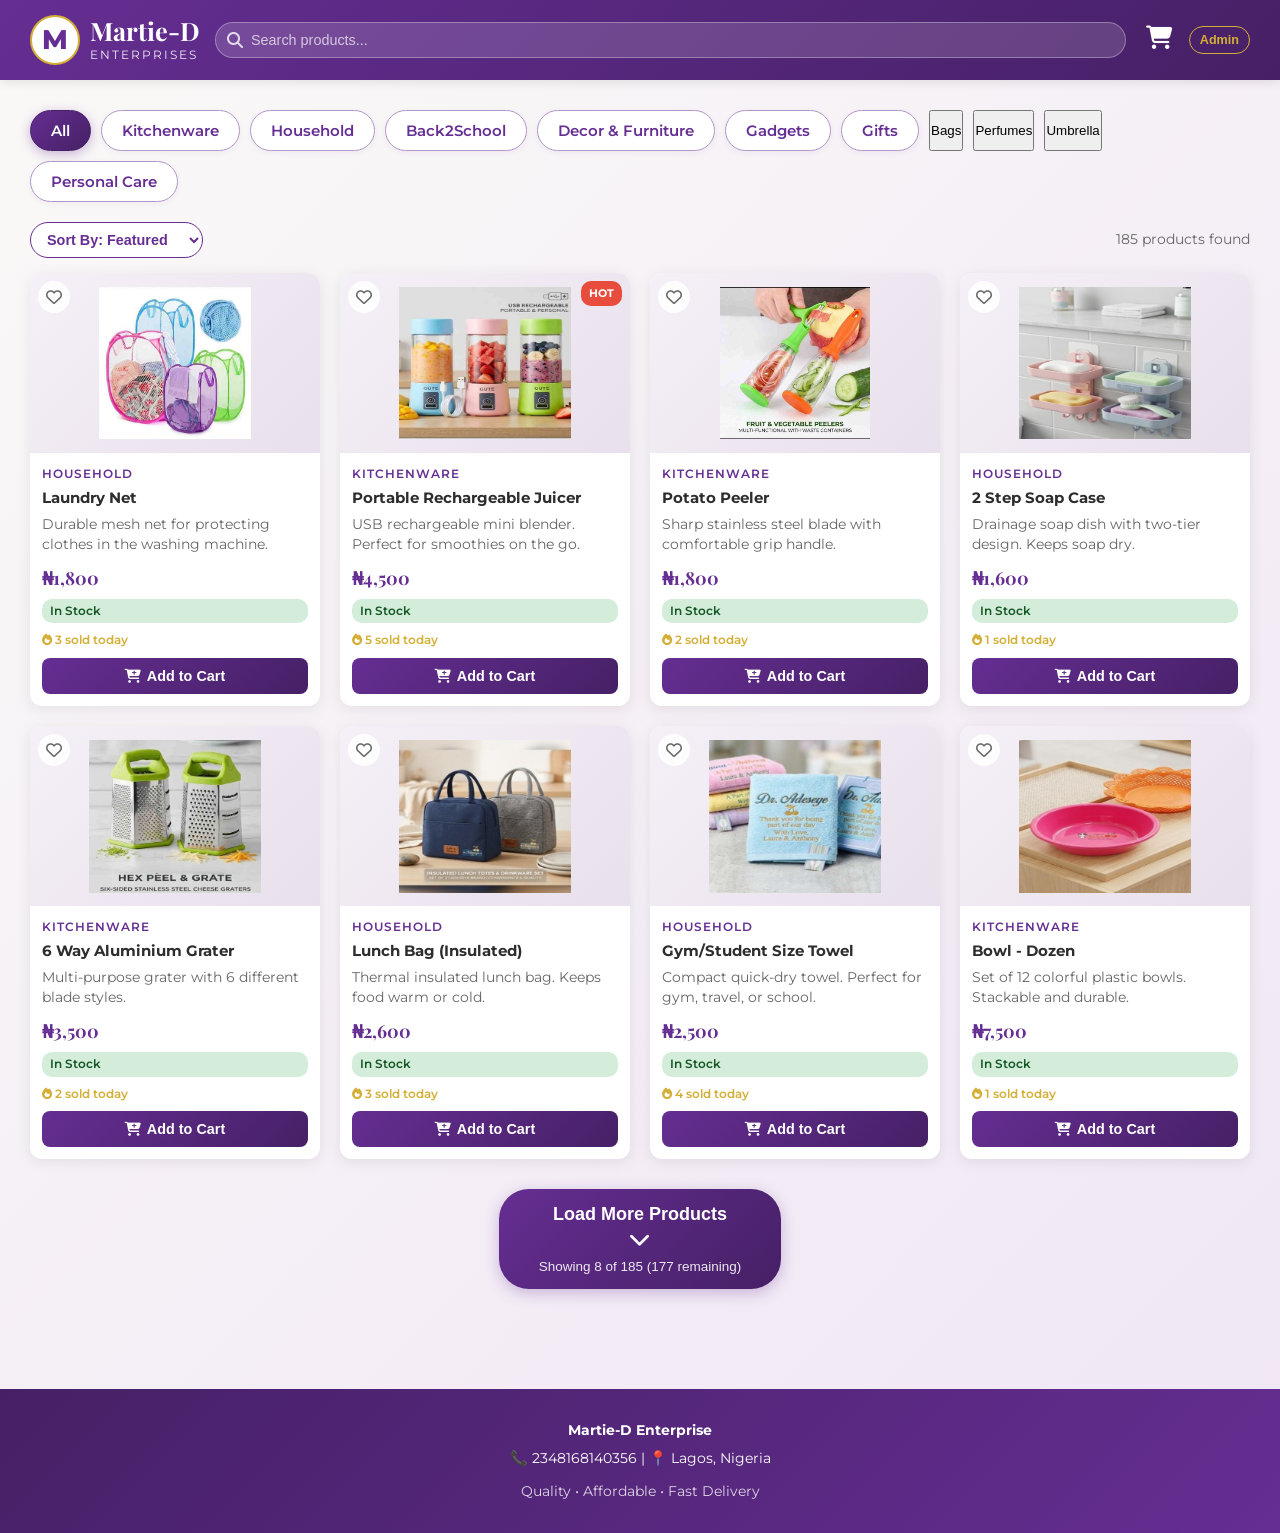
==== commit 08faf023: "Update index.html" ====
(no text change in the page or its own stylesheets)
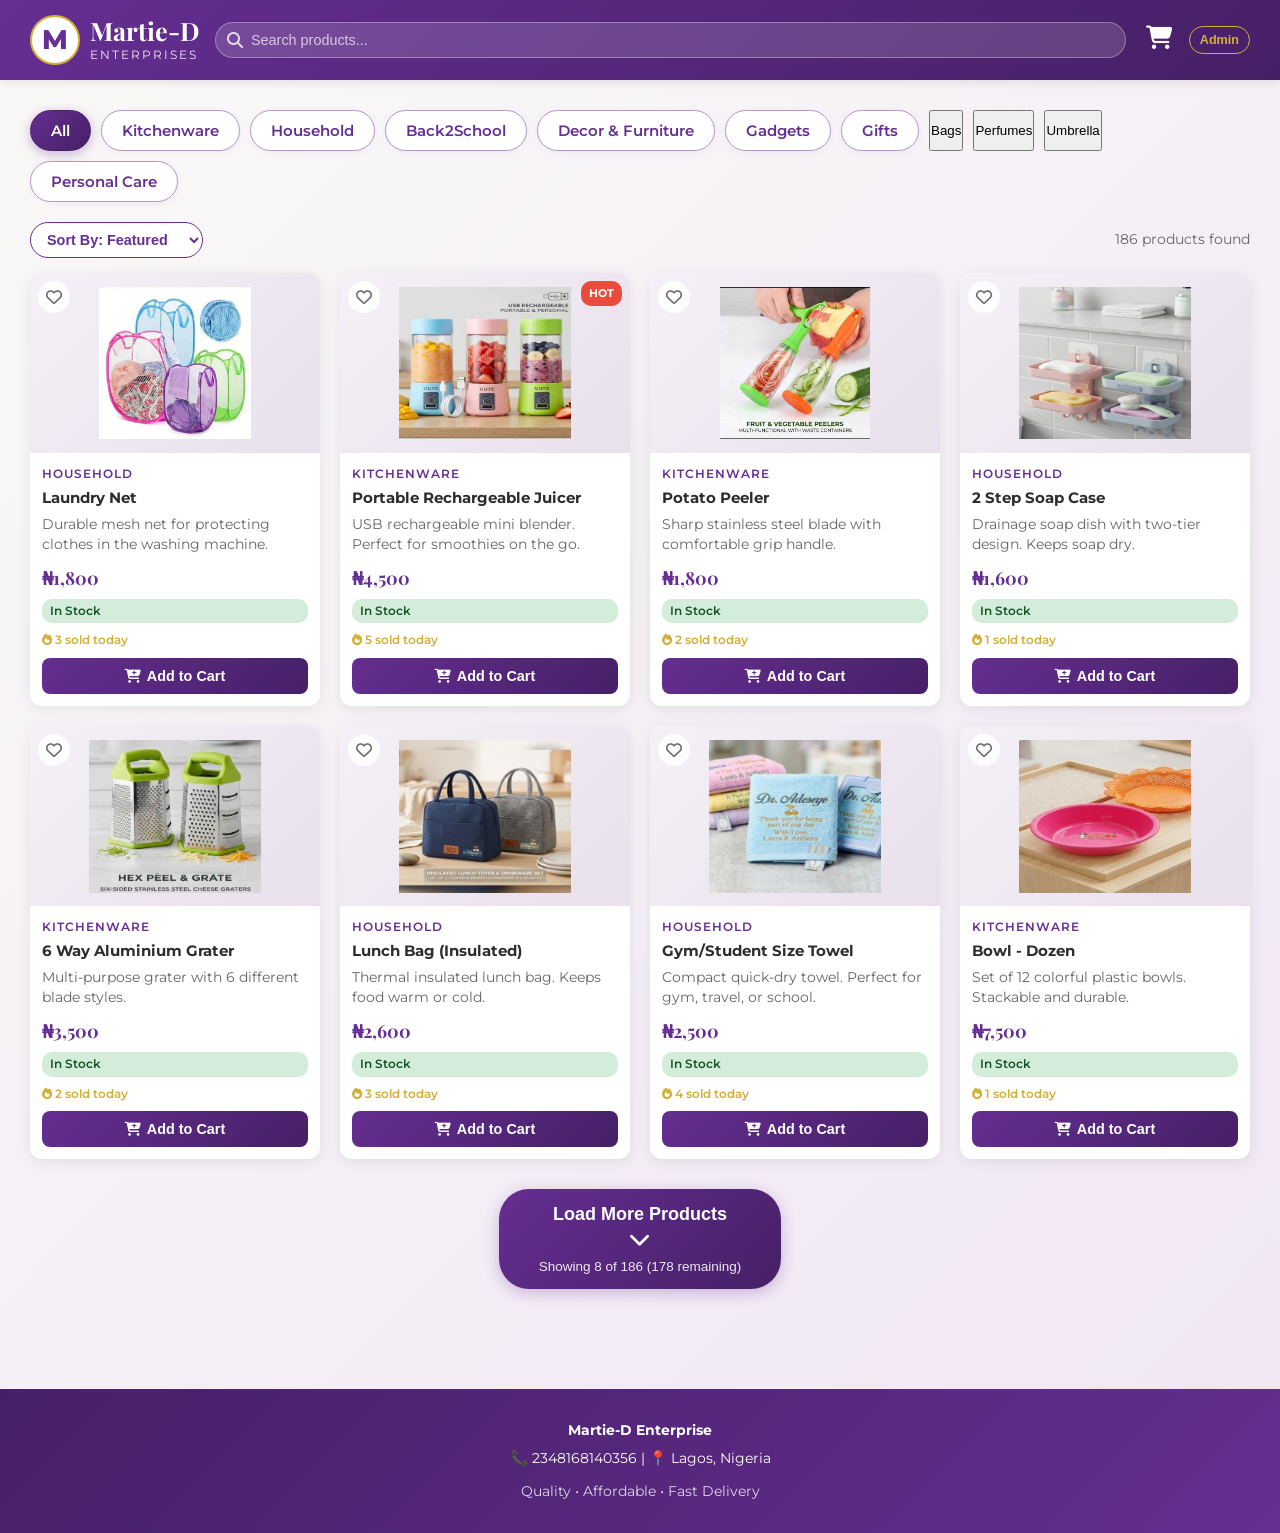
==== commit 09dc5092: "Update index.html" ====
--- a/index.html
+++ b/index.html
@@ -7,7 +7,6 @@
     <link href="https://fonts.googleapis.com/css2?family=Montserrat:wght@300;400;600;700;800&family=Playfair+Display:wght@700&display=swap" rel="stylesheet">
     <link rel="stylesheet" href="https://cdnjs.cloudflare.com/ajax/libs/font-awesome/6.4.0/css/all.min.css">
     <link rel="stylesheet" href="styles.css">
-<base target="_blank">
 <base target="_blank">
 <base target="_blank">
 </head>
@@ -173,7 +172,10 @@
                         <div class="meta-label">Availability</div>
                         <div class="meta-value" id="detailMetaStock"></div>
                     </div>
-
+                    <div class="meta-item" id="bulkMetaItem">
+                        <div class="meta-label">Bulk Discount</div>
+                        <div class="meta-value" id="detailMetaBulk"></div>
+                    </div>
                     <div class="meta-item">
                         <div class="meta-label">Product ID</div>
                         <div class="meta-value" id="detailMetaId"></div>
@@ -254,7 +256,7 @@
                         <i class="fab fa-whatsapp" style="color: #25d366;"></i>
                         <div>
                             <h4>Order via WhatsApp</h4>
-                            <p>Send order & pay on delivery</p>
+                            <p>Payment validates Ur order abeg</p>
                         </div>
                     </div>
                     <div class="payment-option" onclick="selectPayment('bank')" id="opt-bank">
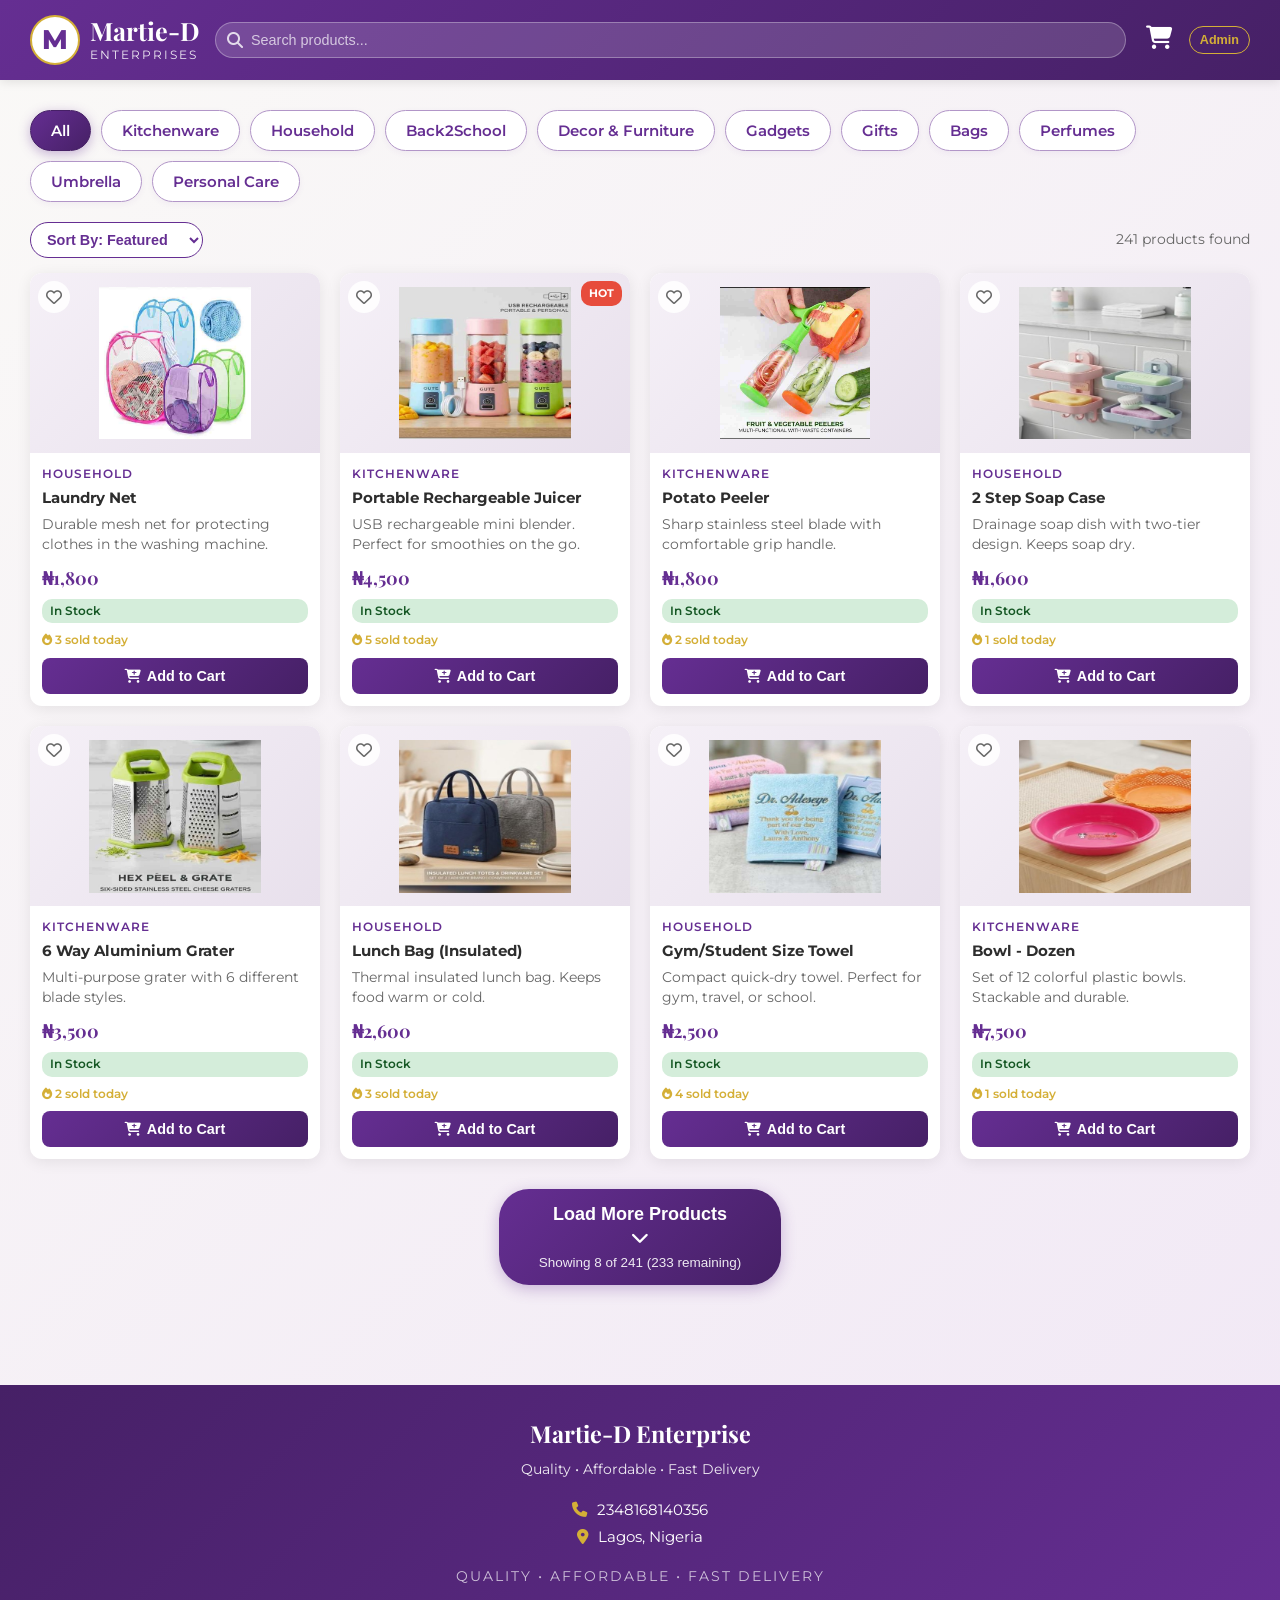
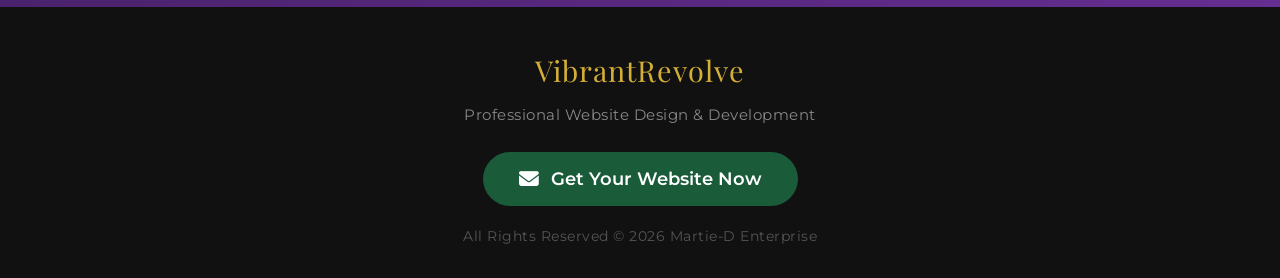
==== commit aabc9887: "revised" ====
--- a/index.html
+++ b/index.html
@@ -8,7 +8,6 @@
     <link rel="stylesheet" href="https://cdnjs.cloudflare.com/ajax/libs/font-awesome/6.4.0/css/all.min.css">
     <link rel="stylesheet" href="styles.css">
 <base target="_blank">
-<base target="_blank">
 </head>
 <body>
 
@@ -61,19 +60,13 @@
                     <option value="kitchenware">Kitchenware</option>
                     <option value="household">Household</option>
                     <option value="back2school">Back2School</option>
-                    <option 
-value="decor">Decor & Furniture</option>
+                    <option value="decor">Decor & Furniture</option>
                     <option value="gadgets">Gadgets</option>
-                    <option 
-value="gifts">Gifts</option>
-                    <option 
-value="bags">Bags</option>
-                    <option 
-value="perfume">Perfume</option>
-                    <option
-value="umbrella">Umbrella</option>
-                    <option
-value="personal">Personal Care</option>
+                    <option value="gifts">Gifts</option>
+                    <option value="bags">Bags</option>
+                    <option value="perfume">Perfume</option>
+                    <option value="umbrella">Umbrella</option>
+                    <option value="personal">Personal Care</option>
                 </select>
             </div>
             <div class="form-group">
@@ -115,9 +108,9 @@
             <button class="category-btn" onclick="filterCategory('decor', this)">Decor & Furniture</button>
             <button class="category-btn" onclick="filterCategory('gadgets', this)">Gadgets</button>
             <button class="category-btn" onclick="filterCategory('gifts', this)">Gifts</button>
-            <button class="category-item" onclick="filterCategoryDropdown('bags', this)">Bags</button>
-            <button class="category-item" onclick="filterCategoryDropdown('perfume', this)">Perfumes</button>
-            <button class="category-item" onclick="filterCategoryDropdown('umbrella', this)">Umbrella</button>
+            <button class="category-btn" onclick="filterCategory('bags', this)">Bags</button>
+            <button class="category-btn" onclick="filterCategory('perfume', this)">Perfumes</button>
+            <button class="category-btn" onclick="filterCategory('umbrella', this)">Umbrella</button>
             <button class="category-btn" onclick="filterCategory('personal', this)">Personal Care</button>
         </div>
 
@@ -221,7 +214,7 @@
         </div>
     </div>
 
-    <!-- Checkout Modal -->
+    <!-- ===== ENHANCED CHECKOUT MODAL ===== -->
     <div class="checkout-overlay" id="checkoutOverlay" onclick="closeCheckoutOnOverlay(event)">
         <div class="checkout-modal" onclick="event.stopPropagation()">
             <div class="checkout-header">
@@ -236,27 +229,100 @@
                         <span id="checkoutTotal">₦0</span>
                     </div>
                 </div>
+
+                <!-- ENHANCED CUSTOMER FORM -->
                 <div class="customer-form">
-                    <div class="form-group">
-                        <label>Full Name *</label>
-                        <input type="text" id="customerName" placeholder="Your full name">
-                    </div>
+                    <h3 style="color: var(--primary-purple); margin-bottom: 12px; font-size: 1rem;">Delivery Details</h3>
+
+                    <div class="form-row">
+                        <div class="form-group">
+                            <label>First Name *</label>
+                            <input type="text" id="customerFirstName" placeholder="e.g., John">
+                        </div>
+                        <div class="form-group">
+                            <label>Last Name *</label>
+                            <input type="text" id="customerLastName" placeholder="e.g., Doe">
+                        </div>
+                    </div>
+
                     <div class="form-group">
                         <label>Phone Number *</label>
                         <input type="tel" id="customerPhone" placeholder="e.g., 08168140356">
                     </div>
+
                     <div class="form-group">
-                        <label>Delivery Address *</label>
-                        <textarea id="customerAddress" rows="2" placeholder="Your address in Lagos"></textarea>
-                    </div>
-                </div>
+                        <label>Email <span class="optional">(optional)</span></label>
+                        <input type="email" id="customerEmail" placeholder="your@email.com">
+                    </div>
+
+                    <div class="form-group">
+                        <label>Full Delivery Address *</label>
+                        <textarea id="customerAddress" rows="2" placeholder="Street name, building number, estate, area..."></textarea>
+                    </div>
+
+                    <div class="form-row">
+                        <div class="form-group">
+                            <label>City *</label>
+                            <input type="text" id="customerCity" placeholder="e.g., Lagos">
+                        </div>
+                        <div class="form-group">
+                            <label>State *</label>
+                            <select id="customerState">
+                                <option value="">Select State</option>
+                                <option value="Lagos">Lagos</option>
+                                <option value="Abuja">Abuja</option>
+                                <option value="Rivers">Rivers</option>
+                                <option value="Ogun">Ogun</option>
+                                <option value="Oyo">Oyo</option>
+                                <option value="Delta">Delta</option>
+                                <option value="Edo">Edo</option>
+                                <option value="Kano">Kano</option>
+                                <option value="Kaduna">Kaduna</option>
+                                <option value="Anambra">Anambra</option>
+                                <option value="Enugu">Enugu</option>
+                                <option value="Imo">Imo</option>
+                                <option value="Abia">Abia</option>
+                                <option value="Cross River">Cross River</option>
+                                <option value="Akwa Ibom">Akwa Ibom</option>
+                                <option value="Osun">Osun</option>
+                                <option value="Ekiti">Ekiti</option>
+                                <option value="Ondo">Ondo</option>
+                                <option value="Kwara">Kwara</option>
+                                <option value="Plateau">Plateau</option>
+                                <option value="Niger">Niger</option>
+                                <option value="Kogi">Kogi</option>
+                                <option value="Benue">Benue</option>
+                                <option value="Sokoto">Sokoto</option>
+                                <option value="Kebbi">Kebbi</option>
+                                <option value="Zamfara">Zamfara</option>
+                                <option value="Katsina">Katsina</option>
+                                <option value="Jigawa">Jigawa</option>
+                                <option value="Yobe">Yobe</option>
+                                <option value="Borno">Borno</option>
+                                <option value="Adamawa">Adamawa</option>
+                                <option value="Taraba">Taraba</option>
+                                <option value="Gombe">Gombe</option>
+                                <option value="Bauchi">Bauchi</option>
+                                <option value="Nasarawa">Nasarawa</option>
+                                <option value="Bayelsa">Bayelsa</option>
+                                <option value="Ebonyi">Ebonyi</option>
+                            </select>
+                        </div>
+                    </div>
+                    <div class="form-group">
+                        <label>Delivery Notes <span class="optional">(optional)</span></label>
+                        <textarea id="customerNotes" rows="2" placeholder="Gate codes, landmarks, preferred delivery time, etc."></textarea>
+                        <div class="hint">e.g., "Call before arrival", "Gate code: 1234", "Landmark: near Total filling station"</div>
+                    </div>
+                </div>
+
                 <div class="payment-options">
                     <h3>Payment Method</h3>
                     <div class="payment-option" onclick="selectPayment('whatsapp')" id="opt-whatsapp">
                         <i class="fab fa-whatsapp" style="color: #25d366;"></i>
                         <div>
                             <h4>Order via WhatsApp</h4>
-                            <p>Payment validates Ur order abeg</p>
+                            <p>Please payment validate your Orders</p>
                         </div>
                     </div>
                     <div class="payment-option" onclick="selectPayment('bank')" id="opt-bank">
@@ -320,14 +386,60 @@
     <!-- Toast -->
     <div class="toast" id="toast">Added to cart!</div>
 
-    <!-- Footer -->
+    <!-- ===== FOOTER ===== -->
     <footer class="footer">
-        <p><strong>Martie-D Enterprise</strong></p>
-        <p>📞 2348168140356 | 📍 Lagos, Nigeria</p>
-        <p style="margin-top: 10px; opacity: 0.8;">Quality • Affordable • Fast Delivery</p>
+        <div class="footer-brand">
+            <h3>Martie-D Enterprise</h3>
+            <p>Quality • Affordable • Fast Delivery</p>
+        </div>
+        <div class="footer-contact">
+            <p><i class="fas fa-phone"></i> 2348168140356</p>
+            <p><i class="fas fa-map-marker-alt"></i> Lagos, Nigeria</p>
+        </div>
+        <div class="footer-tagline">Quality • Affordable • Fast Delivery</div>
     </footer>
 
+    <!-- ===== VIBRANTREVOLVE FOOTER SECTION ===== -->
+    <div class="dev-footer-section">
+        <div class="dev-brand-name">VibrantRevolve</div>
+        <div class="dev-subtitle">Professional Website Design & Development</div>
+        <button class="dev-cta-btn" onclick="openDevContact()">
+            <i class="fas fa-envelope"></i>
+            Get Your Website Now
+        </button>
+        <div class="dev-rights">All Rights Reserved &copy; 2026 Martie-D Enterprise</div>
+    </div>
+
+    <!-- ===== VIBRANTREVOLVE CONTACT POPUP ===== -->
+    <div class="dev-contact-overlay" id="devContactOverlay" onclick="closeDevContact(event)">
+        <div class="dev-contact-modal" onclick="event.stopPropagation()">
+            <div class="dev-contact-header">
+                <button class="dev-contact-close" onclick="closeDevContactDirect()"><i class="fas fa-times"></i></button>
+                <h3>VibrantRevolve</h3>
+                <p>Professional Website Design & Development</p>
+            </div>
+            <div class="dev-contact-body">
+                <p>Need a stunning website for your business? Reach out to us directly.</p>
+                <div class="dev-contact-list">
+                    <a href="https://wa.me/2349012739299" target="_blank" class="dev-contact-link whatsapp-link">
+                        <i class="fab fa-whatsapp"></i>
+                        <div class="contact-text">
+                            <span>Chat on WhatsApp</span>
+                            <span>09012739299</span>
+                        </div>
+                    </a>
+                    <a href="mailto:vibrantrevolve@gmail.com" target="_blank" class="dev-contact-link email-link">
+                        <i class="fas fa-envelope"></i>
+                        <div class="contact-text">
+                            <span>Send an Email</span>
+                            <span>vibrantrevolve@gmail.com</span>
+                        </div>
+                    </a>
+                </div>
+            </div>
+        </div>
+    </div>
+
     <script src="script.js"></script>
-
 </body>
 </html>
--- a/styles.css
+++ b/styles.css
@@ -1,1644 +1,1532 @@
 :root {
-            --primary-purple: #652e92;
-            --light-purple: #b296c8;
-            --dark-purple: #462066;
-            --accent-gold: #d4af37;
-            --light-gold: #f4e8c1;
-            --white: #ffffff;
-            --off-white: #faf9f7;
-            --text-dark: #2d2d2d;
-            --text-gray: #666666;
-            --success: #27ae60;
-            --danger: #e74c3c;
-            --warning: #f39c12;
-        }
-
-        * {
-            margin: 0;
-            padding: 0;
-            box-sizing: border-box;
-            -webkit-tap-highlight-color: transparent;
-        }
-
-        html {
-            font-size: 16px;
-            scroll-behavior: smooth;
-        }
-
-        body {
-            font-family: 'Montserrat', sans-serif;
-            background: linear-gradient(135deg, var(--off-white) 0%, #f0e6f5 100%);
-            color: var(--text-dark);
-            line-height: 1.6;
-            min-height: 100vh;
-            overflow-x: hidden;
-        }
-
-        /* Animations */
-        @keyframes fadeInUp {
-            from {
-                opacity: 0;
-                transform: translateY(20px);
-            }
-            to {
-                opacity: 1;
-                transform: translateY(0);
-            }
-        }
-
-        @keyframes pulse {
-            0%, 100% { box-shadow: 0 0 0 0 rgba(212, 175, 55, 0.7); }
-            50% { box-shadow: 0 0 0 10px rgba(212, 175, 55, 0); }
-        }
-
-        @keyframes bounce {
-            0%, 100% { transform: translateY(0); }
-            50% { transform: translateY(-10px); }
-        }
-
-        /* ===== HEADER - MOBILE OPTIMIZED ===== */
-        .header {
-            background: linear-gradient(135deg, var(--primary-purple) 0%, var(--dark-purple) 100%);
-            color: var(--white);
-            padding: 12px 15px;
-            position: fixed;
-            top: 0;
-            left: 0;
-            right: 0;
-            z-index: 1000;
-            box-shadow: 0 2px 10px rgba(0,0,0,0.1);
-        }
-
-        .header-content {
-            max-width: 1400px;
-            margin: 0 auto;
-            display: flex;
-            justify-content: space-between;
-            align-items: center;
-            gap: 10px;
-        }
-
-        .logo-section {
-            display: flex;
-            align-items: center;
-            gap: 10px;
-            flex-shrink: 0;
-        }
-
-        .logo-circle {
-            width: 40px;
-            height: 40px;
-            background: var(--white);
-            border-radius: 50%;
-            display: flex;
-            align-items: center;
-            justify-content: center;
-            border: 2px solid var(--accent-gold);
-            font-size: 1.3rem;
-            color: var(--primary-purple);
-            font-weight: 800;
-            flex-shrink: 0;
-        }
-
-        .brand-text h1 {
-            font-family: 'Playfair Display', serif;
-            font-size: 1.1rem;
-            margin: 0;
-            line-height: 1.2;
-        }
-
-        .brand-text p {
-            font-size: 0.65rem;
-            opacity: 0.9;
-            margin: 0;
-            letter-spacing: 2px;
-            text-transform: uppercase;
-        }
-
-        /* Search Bar - Mobile */
-        .search-section {
-            flex: 1;
-            max-width: none;
-            position: relative;
-            margin: 0 5px;
-        }
-
-        .search-box {
-            width: 100%;
-            padding: 8px 12px 8px 35px;
-            border: 1px solid rgba(255,255,255,0.3);
-            border-radius: 20px;
-            background: rgba(255,255,255,0.15);
-            color: white;
-            font-size: 0.85rem;
-            outline: none;
-        }
-
-        .search-box::placeholder {
-            color: rgba(255,255,255,0.7);
-            font-size: 0.8rem;
-        }
-
-        .search-icon {
-            position: absolute;
-            left: 12px;
-            top: 50%;
-            transform: translateY(-50%);
-            color: rgba(255,255,255,0.8);
-            font-size: 0.9rem;
-        }
-
-        /* Cart & Admin Icons */
-        .header-icons {
-            display: flex;
-            align-items: center;
-            gap: 12px;
-            flex-shrink: 0;
-        }
-
-        .cart-section {
-            position: relative;
-            cursor: pointer;
-            padding: 5px;
-        }
-
-        .cart-icon {
-            font-size: 1.3rem;
-            color: var(--white);
-        }
-
-        .cart-count {
-            position: absolute;
-            top: -5px;
-            right: -5px;
-            background: var(--accent-gold);
-            color: white;
-            width: 18px;
-            height: 18px;
-            border-radius: 50%;
-            display: flex;
-            align-items: center;
-            justify-content: center;
-            font-size: 0.65rem;
-            font-weight: 700;
-            display: none;
-        }
-
-        .admin-btn {
-            background: transparent;
-            border: 1px solid var(--accent-gold);
-            color: var(--accent-gold);
-            padding: 6px 10px;
-            border-radius: 15px;
-            cursor: pointer;
-            font-weight: 600;
-            font-size: 0.7rem;
-        }
-
-        /* ===== MAIN CONTENT ===== */
-        .main-content {
-            margin-top: 70px;
-            padding: 15px;
-            max-width: 1400px;
-            margin-left: auto;
-            margin-right: auto;
-        }
-
-        /* Controls Bar - Sort & Filter Info */
-        .controls-bar {
-            display: flex;
-            justify-content: space-between;
-            align-items: center;
-            margin-bottom: 15px;
-            flex-wrap: wrap;
-            gap: 10px;
-        }
-
-        .sort-dropdown {
-            padding: 8px 12px;
-            border: 1px solid var(--primary-purple);
-            border-radius: 20px;
-            background: white;
-            color: var(--primary-purple);
-            font-size: 0.8rem;
-            font-weight: 600;
-            cursor: pointer;
-            outline: none;
-        }
-
-        .results-count {
-            font-size: 0.8rem;
-            color: var(--text-gray);
-        }
-
-        /* ===== MOBILE CATEGORY DROPDOWN ===== */
-        .category-dropdown-mobile {
-            display: block;
-            margin-bottom: 20px;
-            position: relative;
-            z-index: 100;
-        }
-
-        .category-dropdown-toggle {
-            width: 100%;
-            padding: 14px 18px;
-            background: linear-gradient(135deg, var(--primary-purple) 0%, var(--dark-purple) 100%);
-            color: white;
-            border: none;
-            border-radius: 14px;
-            font-family: 'Montserrat', sans-serif;
-            font-weight: 700;
-            font-size: 0.95rem;
-            cursor: pointer;
-            display: flex;
-            align-items: center;
-            justify-content: space-between;
-            box-shadow: 0 4px 15px rgba(101, 46, 146, 0.25);
-            transition: all 0.3s ease;
-        }
-
-        .category-dropdown-toggle:active {
-            transform: scale(0.98);
-        }
-
-        .category-dropdown-toggle i {
-            font-size: 1rem;
-        }
-
-        .category-dropdown-toggle .fa-chevron-down {
-            transition: transform 0.3s ease;
-        }
-
-        .category-dropdown-toggle.open .fa-chevron-down {
-            transform: rotate(180deg);
-        }
-
-        .category-dropdown-menu {
-            position: absolute;
-            top: calc(100% + 8px);
-            left: 0;
-            right: 0;
-            background: white;
-            border-radius: 14px;
-            box-shadow: 0 10px 40px rgba(101, 46, 146, 0.2);
-            overflow: hidden;
-            opacity: 0;
-            visibility: hidden;
-            transform: translateY(-10px);
-            transition: all 0.3s ease;
-            max-height: 0;
-        }
-
-        .category-dropdown-menu.open {
-            opacity: 1;
-            visibility: visible;
-            transform: translateY(0);
-            max-height: 400px;
-            overflow-y: auto;
-        }
-
-        .category-dropdown-item {
-            width: 100%;
-            padding: 14px 18px;
-            background: white;
-            border: none;
-            border-bottom: 1px solid rgba(101, 46, 146, 0.08);
-            color: var(--text-dark);
-            font-family: 'Montserrat', sans-serif;
-            font-weight: 600;
-            font-size: 0.9rem;
-            text-align: left;
-            cursor: pointer;
-            transition: all 0.2s ease;
-            display: flex;
-            align-items: center;
-            gap: 10px;
-        }
-
-        .category-dropdown-item:last-child {
-            border-bottom: none;
-        }
-
-        .category-dropdown-item:active {
-            background: var(--off-white);
-        }
-
-        .category-dropdown-item.active {
-            background: linear-gradient(135deg, var(--primary-purple) 0%, var(--dark-purple) 100%);
-            color: white;
-        }
-
-        .category-dropdown-item.active::before {
-            content: '✓';
-            font-weight: 700;
-        }
-
-        /* ===== DESKTOP CATEGORIES (horizontal) ===== */
-        .categories-desktop {
-            display: none;
-            gap: 10px;
-            margin-bottom: 20px;
-            flex-wrap: wrap;
-        }
-
-        .categories-desktop .category-btn {
-            padding: 10px 20px;
-            border: 1.5px solid var(--light-purple);
-            background: var(--white);
-            color: var(--primary-purple);
-            border-radius: 24px;
-            cursor: pointer;
-            font-weight: 600;
-            font-size: 0.85rem;
-            white-space: nowrap;
-            transition: all 0.25s ease;
-            box-shadow: 0 2px 6px rgba(101, 46, 146, 0.06);
-            font-family: 'Montserrat', sans-serif;
-        }
-
-        .categories-desktop .category-btn:hover {
-            border-color: var(--primary-purple);
-            transform: translateY(-2px);
-        }
-
-        .categories-desktop .category-btn.active {
-            background: linear-gradient(135deg, var(--primary-purple) 0%, var(--dark-purple) 100%);
-            color: white;
-            border-color: var(--dark-purple);
-            box-shadow: 0 3px 12px rgba(101, 46, 146, 0.35);
-        }
-
-        /* Show desktop categories on larger screens */
-        @media (min-width: 768px) {
-            .category-dropdown-mobile {
-                display: none;
-            }
-            .categories-desktop {
-                display: flex;
-            }
-        }
-
-        /* Products Grid - Mobile Optimized */
-        .products-grid {
-            display: grid;
-            grid-template-columns: repeat(2, 1fr);
-            gap: 12px;
-            margin-bottom: 20px;
-        }
-
-        .product-card {
-            background: var(--white);
-            border-radius: 12px;
-            overflow: hidden;
-            box-shadow: 0 3px 15px rgba(0,0,0,0.08);
-            transition: transform 0.3s ease;
-            display: flex;
-            flex-direction: column;
-            position: relative;
-            animation: fadeInUp 0.5s ease both;
-        }
-
-        .product-card:active {
-            transform: scale(0.98);
-        }
-
-        .product-image {
-            height: 140px;
-            background: linear-gradient(135deg, #f5f0f7 0%, #e8e0ec 100%);
-            display: flex;
-            align-items: center;
-            justify-content: center;
-            position: relative;
-            overflow: hidden;
-            cursor: pointer;
-        }
-
-        .product-image img {
-            max-width: 85%;
-            max-height: 85%;
-            object-fit: contain;
-            transition: transform 0.3s ease;
-        }
-
-        .product-card:hover .product-image img {
-            transform: scale(1.05);
-        }
-
-        .product-badge {
-            position: absolute;
-            top: 8px;
-            right: 8px;
-            padding: 4px 8px;
-            border-radius: 10px;
-            font-size: 0.6rem;
-            font-weight: 700;
-            text-transform: uppercase;
-            color: white;
-            z-index: 2;
-        }
-
-        .badge-hot { background: #e74c3c; }
-        .badge-new { background: #27ae60; }
-        .badge-bestseller { background: var(--accent-gold); }
-
-        /* Wishlist Heart */
-        .wishlist-btn {
-            position: absolute;
-            top: 8px;
-            left: 8px;
-            background: rgba(255,255,255,0.9);
-            border: none;
-            width: 32px;
-            height: 32px;
-            border-radius: 50%;
-            cursor: pointer;
-            display: flex;
-            align-items: center;
-            justify-content: center;
-            z-index: 2;
-            transition: all 0.3s ease;
-        }
-
-        .wishlist-btn i {
-            color: var(--text-gray);
-            font-size: 0.9rem;
-            transition: all 0.3s ease;
-        }
-
-        .wishlist-btn.active i {
-            color: #e74c3c;
-        }
-
-        .wishlist-btn:active {
-            transform: scale(0.9);
-        }
-
-        /* Quick View Button */
-        .quick-view-btn {
-            position: absolute;
-            bottom: 8px;
-            left: 50%;
-            transform: translateX(-50%) translateY(10px);
-            background: rgba(101, 46, 146, 0.9);
-            color: white;
-            border: none;
-            padding: 6px 12px;
-            border-radius: 15px;
-            font-size: 0.7rem;
-            font-weight: 600;
-            cursor: pointer;
-            opacity: 0;
-            transition: all 0.3s ease;
-            white-space: nowrap;
-        }
-
-        .product-card:hover .quick-view-btn {
-            opacity: 1;
-            transform: translateX(-50%) translateY(0);
-        }
-
-        .product-content {
-            padding: 12px;
-            flex: 1;
-            display: flex;
-            flex-direction: column;
-        }
-
-        .product-category {
-            color: var(--primary-purple);
-            font-size: 0.65rem;
-            font-weight: 600;
-            text-transform: uppercase;
-            letter-spacing: 1px;
-            margin-bottom: 4px;
-        }
-
-        .product-name {
-            font-size: 0.85rem;
-            font-weight: 700;
-            color: var(--text-dark);
-            margin-bottom: 6px;
-            line-height: 1.3;
-            display: -webkit-box;
-            -webkit-line-clamp: 2;
-            -webkit-box-orient: vertical;
-            overflow: hidden;
-            cursor: pointer;
-        }
-
-        .product-description {
-            display: none;
-        }
-
-        .product-price {
-            font-family: 'Playfair Display', serif;
-            font-size: 1rem;
-            font-weight: 700;
-            color: var(--primary-purple);
-            margin-bottom: 6px;
-            margin-top: auto;
-        }
-
-        /* Stock Badge */
-        .stock-badge {
-            font-size: 0.65rem;
-            padding: 3px 8px;
-            border-radius: 10px;
-            font-weight: 600;
-            margin-bottom: 8px;
-            display: inline-block;
-        }
-
-        .stock-high { background: #d4edda; color: #155724; }
-        .stock-low { background: #fff3cd; color: #856404; }
-        .stock-out { background: #f8d7da; color: #721c24; }
-
-        .social-proof {
-            font-size: 0.65rem;
-            color: var(--accent-gold);
-            margin-bottom: 8px;
-            font-weight: 600;
-        }
-
-        .bulk-note {
-            font-size: 0.65rem;
-            color: var(--text-gray);
-            margin-bottom: 8px;
-        }
-
-        .add-to-cart-btn {
-            width: 100%;
-            padding: 10px;
-            background: linear-gradient(135deg, var(--primary-purple) 0%, var(--dark-purple) 100%);
-            color: white;
-            border: none;
-            border-radius: 8px;
-            font-size: 0.8rem;
-            font-weight: 600;
-            cursor: pointer;
-            display: flex;
-            align-items: center;
-            justify-content: center;
-            gap: 6px;
-            transition: all 0.3s ease;
-        }
-
-        .add-to-cart-btn.added {
-            background: var(--success);
-        }
-
-        .add-to-cart-btn:disabled {
-            background: var(--text-gray);
-            cursor: not-allowed;
-        }
-
-        /* ===== PRODUCT DETAIL MODAL ===== */
-        .product-detail-overlay {
-            position: fixed;
-            top: 0;
-            left: 0;
-            right: 0;
-            bottom: 0;
-            background: rgba(0,0,0,0.8);
-            z-index: 2500;
-            display: none;
-            align-items: center;
-            justify-content: center;
-            padding: 20px;
-            opacity: 0;
-            transition: opacity 0.3s ease;
-        }
-
-        .product-detail-overlay.active {
-            display: flex;
-            opacity: 1;
-        }
-
-        .product-detail-modal {
-            background: white;
-            border-radius: 20px;
-            width: 100%;
-            max-width: 500px;
-            max-height: 90vh;
-            overflow-y: auto;
-            position: relative;
-            transform: scale(0.9);
-            transition: transform 0.3s ease;
-        }
-
-        .product-detail-overlay.active .product-detail-modal {
-            transform: scale(1);
-        }
-
-        .detail-close {
-            position: absolute;
-            top: 15px;
-            right: 15px;
-            background: rgba(0,0,0,0.5);
-            color: white;
-            border: none;
-            width: 36px;
-            height: 36px;
-            border-radius: 50%;
-            cursor: pointer;
-            font-size: 1.2rem;
-            z-index: 10;
-            display: flex;
-            align-items: center;
-            justify-content: center;
-        }
-
-        .detail-image {
-            height: 250px;
-            background: linear-gradient(135deg, #f5f0f7 0%, #e8e0ec 100%);
-            display: flex;
-            align-items: center;
-            justify-content: center;
-            position: relative;
-        }
-
-        .detail-image img {
-            max-width: 80%;
-            max-height: 80%;
-            object-fit: contain;
-        }
-
-        .detail-content {
-            padding: 25px;
-        }
-
-        .detail-category {
-            color: var(--primary-purple);
-            font-size: 0.75rem;
-            font-weight: 700;
-            text-transform: uppercase;
-            letter-spacing: 1px;
-            margin-bottom: 8px;
-        }
-
-        .detail-name {
-            font-family: 'Playfair Display', serif;
-            font-size: 1.5rem;
-            font-weight: 700;
-            color: var(--text-dark);
-            margin-bottom: 12px;
-            line-height: 1.3;
-        }
-
-        .detail-price {
-            font-size: 1.8rem;
-            font-weight: 800;
-            color: var(--primary-purple);
-            margin-bottom: 15px;
-        }
-
-        .detail-description {
-            color: var(--text-gray);
-            font-size: 0.95rem;
-            line-height: 1.6;
-            margin-bottom: 20px;
-        }
-
-        .detail-meta {
-            display: grid;
-            grid-template-columns: repeat(2, 1fr);
-            gap: 15px;
-            margin-bottom: 20px;
-            padding: 15px;
-            background: var(--off-white);
-            border-radius: 12px;
-        }
-
-        .meta-item {
-            text-align: center;
-        }
-
-        .meta-label {
-            font-size: 0.7rem;
-            color: var(--text-gray);
-            text-transform: uppercase;
-            letter-spacing: 1px;
-            margin-bottom: 4px;
-        }
-
-        .meta-value {
-            font-size: 0.9rem;
-            font-weight: 700;
-            color: var(--text-dark);
-        }
-
-        .detail-actions {
-            display: flex;
-            gap: 12px;
-        }
-
-        .detail-add-cart {
-            flex: 1;
-            padding: 15px;
-            background: linear-gradient(135deg, var(--primary-purple) 0%, var(--dark-purple) 100%);
-            color: white;
-            border: none;
-            border-radius: 12px;
-            font-size: 1rem;
-            font-weight: 700;
-            cursor: pointer;
-            display: flex;
-            align-items: center;
-            justify-content: center;
-            gap: 8px;
-        }
-
-        .detail-wishlist {
-            width: 50px;
-            height: 50px;
-            border: 2px solid var(--light-purple);
-            background: white;
-            border-radius: 12px;
-            cursor: pointer;
-            display: flex;
-            align-items: center;
-            justify-content: center;
-            font-size: 1.2rem;
-        }
-
-        .detail-wishlist.active {
-            background: #ffebee;
-            border-color: #e74c3c;
-            color: #e74c3c;
-        }
-
-        /* Related Products in Detail */
-        .related-section {
-            padding: 20px 25px;
-            border-top: 1px solid var(--light-purple);
-        }
-
-        .related-title {
-            font-size: 1rem;
-            font-weight: 700;
-            color: var(--text-dark);
-            margin-bottom: 15px;
-        }
-
-        .related-grid {
-            display: flex;
-            gap: 12px;
-            overflow-x: auto;
-            padding-bottom: 10px;
-        }
-
-        .related-item {
-            flex-shrink: 0;
-            width: 120px;
-            cursor: pointer;
-        }
-
-        .related-image {
-            height: 100px;
-            background: var(--off-white);
-            border-radius: 10px;
-            display: flex;
-            align-items: center;
-            justify-content: center;
-            margin-bottom: 8px;
-            overflow: hidden;
-        }
-
-        .related-image img {
-            max-width: 80%;
-            max-height: 80%;
-            object-fit: contain;
-        }
-
-        .related-name {
-            font-size: 0.75rem;
-            font-weight: 600;
-            color: var(--text-dark);
-            white-space: nowrap;
-            overflow: hidden;
-            text-overflow: ellipsis;
-        }
-
-        .related-price {
-            font-size: 0.85rem;
-            font-weight: 700;
-            color: var(--primary-purple);
-        }
-
-        /* ===== LOAD MORE BUTTON ===== */
-        .load-more-container {
-            text-align: center;
-            margin: 30px 0 40px 0;
-            padding: 0 15px;
-        }
-
-        .load-more-btn {
-            background: linear-gradient(135deg, var(--primary-purple) 0%, var(--dark-purple) 100%);
-            color: white;
-            border: none;
-            padding: 15px 40px;
-            border-radius: 30px;
-            font-size: 1rem;
-            font-weight: 600;
-            cursor: pointer;
-            box-shadow: 0 4px 15px rgba(101, 46, 146, 0.3);
-            transition: all 0.3s ease;
-            display: inline-flex;
-            flex-direction: column;
-            align-items: center;
-            gap: 4px;
-        }
-
-        .load-more-btn:active {
-            transform: scale(0.95);
-        }
-
-        .load-more-btn:disabled {
-            background: var(--text-gray);
-            cursor: not-allowed;
-            opacity: 0.6;
-        }
-
-        .load-more-btn i {
-            font-size: 1.2rem;
-        }
-
-        .showing-text {
-            color: var(--text-gray);
-            font-size: 0.9rem;
-            margin-top: 15px;
-        }
-
-        /* No Results State */
-        .no-results {
-            grid-column: 1 / -1;
-            text-align: center;
-            padding: 60px 20px;
-            color: var(--text-gray);
-        }
-
-        .no-results i {
-            font-size: 4rem;
-            margin-bottom: 20px;
-            color: var(--light-purple);
-        }
-
-        .no-results p {
-            font-size: 1.1rem;
-            margin-bottom: 20px;
-        }
-
-        .reset-btn {
-            padding: 12px 25px;
-            background: var(--primary-purple);
-            color: white;
-            border: none;
-            border-radius: 25px;
-            font-size: 0.9rem;
-            font-weight: 600;
-            cursor: pointer;
-        }
-
-        /* ===== BACK TO TOP BUTTON ===== */
-        .back-to-top {
-            position: fixed;
-            bottom: 90px;
-            right: 20px;
-            width: 50px;
-            height: 50px;
-            background: var(--primary-purple);
-            color: white;
-            border: none;
-            border-radius: 50%;
-            cursor: pointer;
-            font-size: 1.2rem;
-            box-shadow: 0 4px 15px rgba(101, 46, 146, 0.4);
-            opacity: 0;
-            visibility: hidden;
-            transition: all 0.3s ease;
-            z-index: 900;
-            display: flex;
-            align-items: center;
-            justify-content: center;
-        }
-
-        .back-to-top.visible {
-            opacity: 1;
-            visibility: visible;
-        }
-
-        .back-to-top:active {
-            transform: scale(0.9);
-        }
-
-        /* ===== CART SIDEBAR ===== */
-        .cart-overlay {
-            position: fixed;
-            top: 0;
-            left: 0;
-            right: 0;
-            bottom: 0;
-            background: rgba(0,0,0,0.5);
-            z-index: 2000;
-            display: none;
-            opacity: 0;
-            transition: opacity 0.3s ease;
-        }
-
-        .cart-overlay.active {
-            display: block;
-            opacity: 1;
-        }
-
-        .cart-sidebar {
-            position: fixed;
-            top: 0;
-            right: -100%;
-            width: 85%;
-            max-width: 380px;
-            height: 100vh;
-            background: var(--white);
-            z-index: 2001;
-            box-shadow: -5px 0 30px rgba(0,0,0,0.2);
-            transition: right 0.3s ease;
-            display: flex;
-            flex-direction: column;
-        }
-
-        .cart-sidebar.active {
-            right: 0;
-        }
-
-        .cart-header {
-            background: linear-gradient(135deg, var(--primary-purple) 0%, var(--dark-purple) 100%);
-            color: white;
-            padding: 18px 20px;
-            display: flex;
-            justify-content: space-between;
-            align-items: center;
-        }
-
-        .cart-header h2 {
-            font-family: 'Playfair Display', serif;
-            font-size: 1.2rem;
-            margin: 0;
-        }
-
-        .close-cart {
-            background: none;
-            border: none;
-            color: white;
-            font-size: 1.3rem;
-            cursor: pointer;
-            padding: 5px;
-        }
-
-        .cart-items {
-            flex: 1;
-            overflow-y: auto;
-            padding: 15px;
-            -webkit-overflow-scrolling: touch;
-        }
-
-        .cart-empty {
-            text-align: center;
-            padding: 60px 20px;
-            color: var(--text-gray);
-        }
-
-        .cart-empty i {
-            font-size: 3rem;
-            color: var(--light-purple);
-            margin-bottom: 15px;
-        }
-
-        .cart-item {
-            display: flex;
-            gap: 12px;
-            padding: 12px;
-            background: var(--off-white);
-            border-radius: 10px;
-            margin-bottom: 12px;
-            position: relative;
-        }
-
-        .cart-item-image {
-            width: 60px;
-            height: 60px;
-            background: white;
-            border-radius: 8px;
-            display: flex;
-            align-items: center;
-            justify-content: center;
-            overflow: hidden;
-            flex-shrink: 0;
-        }
-
-        .cart-item-image img {
-            max-width: 90%;
-            max-height: 90%;
-            object-fit: contain;
-        }
-
-        .cart-item-details {
-            flex: 1;
-            min-width: 0;
-        }
-
-        .cart-item-name {
-            font-weight: 700;
-            font-size: 0.85rem;
-            margin-bottom: 4px;
-            white-space: nowrap;
-            overflow: hidden;
-            text-overflow: ellipsis;
-        }
-
-        .cart-item-price {
-            color: var(--primary-purple);
-            font-weight: 600;
-            font-size: 0.85rem;
-        }
-
-        .cart-item-quantity {
-            display: flex;
-            align-items: center;
-            gap: 8px;
-            margin-top: 8px;
-        }
-
-        .qty-btn {
-            width: 26px;
-            height: 26px;
-            border-radius: 50%;
-            border: 1px solid var(--primary-purple);
-            background: white;
-            color: var(--primary-purple);
-            cursor: pointer;
-            font-weight: 700;
-            font-size: 0.9rem;
-            display: flex;
-            align-items: center;
-            justify-content: center;
-        }
-
-        .qty-value {
-            font-weight: 700;
-            font-size: 0.9rem;
-            min-width: 20px;
-            text-align: center;
-        }
-
-        .remove-item {
-            position: absolute;
-            top: 8px;
-            right: 8px;
-            background: var(--danger);
-            color: white;
-            border: none;
-            width: 22px;
-            height: 22px;
-            border-radius: 50%;
-            cursor: pointer;
-            font-size: 0.7rem;
-            display: flex;
-            align-items: center;
-            justify-content: center;
-        }
-
-        .cart-footer {
-            padding: 18px;
-            background: var(--off-white);
-            border-top: 1px solid var(--light-purple);
-        }
-
-        .cart-total {
-            display: flex;
-            justify-content: space-between;
-            font-size: 1.1rem;
-            font-weight: 700;
-            margin-bottom: 15px;
-            color: var(--primary-purple);
-        }
-
-        .checkout-btn {
-            width: 100%;
-            padding: 14px;
-            background: linear-gradient(135deg, var(--accent-gold) 0%, #b8941f 100%);
-            color: white;
-            border: none;
-            border-radius: 10px;
-            font-size: 1rem;
-            font-weight: 700;
-            cursor: pointer;
-        }
-
-        /* ===== CHECKOUT MODAL ===== */
-        .checkout-overlay {
-            position: fixed;
-            top: 0;
-            left: 0;
-            right: 0;
-            bottom: 0;
-            background: rgba(0,0,0,0.7);
-            z-index: 3000;
-            display: none;
-            align-items: flex-end;
-            justify-content: center;
-            opacity: 0;
-            transition: opacity 0.3s ease;
-        }
-
-        .checkout-overlay.active {
-            display: flex;
-            opacity: 1;
-        }
-
-        .checkout-modal {
-            background: white;
-            border-radius: 20px 20px 0 0;
-            width: 100%;
-            max-height: 90vh;
-            overflow-y: auto;
-            transform: translateY(100%);
-            transition: transform 0.3s ease;
-        }
-
-        .checkout-overlay.active .checkout-modal {
-            transform: translateY(0);
-        }
-
-        .checkout-header {
-            background: linear-gradient(135deg, var(--primary-purple) 0%, var(--dark-purple) 100%);
-            color: white;
-            padding: 20px;
-            text-align: center;
-            position: sticky;
-            top: 0;
-        }
-
-        .checkout-header h2 {
-            font-family: 'Playfair Display', serif;
-            font-size: 1.3rem;
-            margin: 0;
-        }
-
-        .checkout-body {
-            padding: 20px;
-        }
-
-        .checkout-summary {
-            background: var(--off-white);
-            padding: 15px;
-            border-radius: 12px;
-            margin-bottom: 20px;
-        }
-
-        .checkout-summary h3 {
-            color: var(--primary-purple);
-            margin-bottom: 12px;
-            font-size: 1rem;
-        }
-
-        .checkout-item {
-            display: flex;
-            justify-content: space-between;
-            padding: 8px 0;
-            border-bottom: 1px dashed var(--light-purple);
-            font-size: 0.85rem;
-        }
-
-        .checkout-total {
-            display: flex;
-            justify-content: space-between;
-            font-size: 1.1rem;
-            font-weight: 700;
-            color: var(--primary-purple);
-            margin-top: 12px;
-            padding-top: 12px;
-            border-top: 2px solid var(--primary-purple);
-        }
-
-        .customer-form {
-            margin-bottom: 20px;
-        }
-
-        .form-group {
-            margin-bottom: 15px;
-        }
-
-        .form-group label {
-            display: block;
-            margin-bottom: 6px;
-            font-weight: 600;
-            font-size: 0.85rem;
-            color: var(--text-dark);
-        }
-
-        .form-group input, .form-group textarea {
-            width: 100%;
-            padding: 12px;
-            border: 1px solid var(--light-purple);
-            border-radius: 8px;
-            font-size: 0.9rem;
-            outline: none;
-            font-family: inherit;
-        }
-
-        .payment-options h3 {
-            color: var(--primary-purple);
-            margin-bottom: 12px;
-            font-size: 1rem;
-        }
-
-        .payment-option {
-            display: flex;
-            align-items: center;
-            gap: 12px;
-            padding: 15px;
-            border: 1px solid var(--light-purple);
-            border-radius: 12px;
-            margin-bottom: 10px;
-            cursor: pointer;
-            transition: all 0.3s ease;
-        }
-
-        .payment-option.selected {
-            border-color: var(--primary-purple);
-            background: rgba(101, 46, 146, 0.05);
-        }
-
-        .payment-option i {
-            font-size: 1.5rem;
-            color: var(--primary-purple);
-        }
-
-        .payment-option div h4 {
-            margin: 0 0 3px 0;
-            font-size: 0.95rem;
-        }
-
-        .payment-option div p {
-            margin: 0;
-            font-size: 0.8rem;
-            color: var(--text-gray);
-        }
-
-        .bank-details {
-            display: none;
-            background: var(--off-white);
-            padding: 15px;
-            border-radius: 12px;
-            margin-bottom: 20px;
-            border: 2px solid var(--accent-gold);
-        }
-
-        .bank-details.active {
-            display: block;
-        }
-
-        .bank-details h4 {
-            color: var(--primary-purple);
-            margin-bottom: 12px;
-            font-size: 0.95rem;
-        }
-
-        .bank-info-row {
-            display: flex;
-            justify-content: space-between;
-            padding: 8px 0;
-            border-bottom: 1px dashed var(--light-purple);
-            font-size: 0.85rem;
-        }
-
-        .copy-btn {
-            background: var(--primary-purple);
-            color: white;
-            border: none;
-            padding: 4px 10px;
-            border-radius: 5px;
-            cursor: pointer;
-            font-size: 0.75rem;
-        }
-
-        .finalize-btns {
-            display: flex;
-            gap: 10px;
-            margin-top: 20px;
-        }
-
-        .finalize-btns button {
-            flex: 1;
-            padding: 14px;
-            border: none;
-            border-radius: 10px;
-            font-size: 0.9rem;
-            font-weight: 700;
-            cursor: pointer;
-        }
-
-        .btn-whatsapp {
-            background: linear-gradient(135deg, #25d366 0%, #128c7e 100%);
-            color: white;
-        }
-
-        .btn-bank {
-            background: linear-gradient(135deg, var(--accent-gold) 0%, #b8941f 100%);
-            color: white;
-        }
-
-        .btn-cancel {
-            background: transparent;
-            border: 1px solid var(--text-gray);
-            color: var(--text-gray);
-        }
-
-        /* ===== ADMIN LOGIN MODAL ===== */
-        .login-overlay {
-            position: fixed;
-            top: 0;
-            left: 0;
-            right: 0;
-            bottom: 0;
-            background: rgba(101, 46, 146, 0.95);
-            z-index: 5000;
-            display: none;
-            align-items: center;
-            justify-content: center;
-            padding: 20px;
-        }
-
-        .login-overlay.active {
-            display: flex;
-        }
-
-        .login-box {
-            background: white;
-            padding: 30px 25px;
-            border-radius: 20px;
-            text-align: center;
-            width: 100%;
-            max-width: 350px;
-        }
-
-        .login-box h2 {
-            color: var(--primary-purple);
-            margin-bottom: 20px;
-            font-size: 1.4rem;
-        }
-
-        .login-box input {
-            width: 100%;
-            padding: 14px;
-            margin-bottom: 15px;
-            border: 2px solid var(--light-purple);
-            border-radius: 10px;
-            font-size: 1rem;
-        }
-
-        .login-box button[type="submit"] {
-            width: 100%;
-            padding: 14px;
-            background: var(--primary-purple);
-            color: white;
-            border: none;
-            border-radius: 10px;
-            font-size: 1rem;
-            font-weight: 700;
-            cursor: pointer;
-            margin-bottom: 10px;
-        }
-
-        .login-cancel {
-            background: transparent;
-            color: var(--text-gray);
-            border: 1px solid var(--text-gray);
-            padding: 12px;
-            border-radius: 10px;
-            cursor: pointer;
-            width: 100%;
-        }
-
-        /* ===== ADMIN PANEL ===== */
-        .admin-panel {
-            display: none;
-            position: fixed;
-            bottom: 20px;
-            left: 50%;
-            transform: translateX(-50%);
-            background: var(--dark-purple);
-            color: white;
-            padding: 12px 20px;
-            border-radius: 30px;
-            z-index: 1500;
-            box-shadow: 0 5px 20px rgba(0,0,0,0.3);
-            gap: 10px;
-            align-items: center;
-        }
-
-        .admin-panel.active {
-            display: flex;
-        }
-
-        .admin-panel button {
-            background: var(--accent-gold);
-            color: var(--dark-purple);
-            border: none;
-            padding: 8px 16px;
-            border-radius: 20px;
-            font-weight: 600;
-            font-size: 0.8rem;
-            cursor: pointer;
-        }
-
-        /* Admin Edit Mode */
-        .admin-edit .product-name,
-        .admin-edit .product-price,
-        .admin-edit .product-description {
-            border: 2px dashed var(--accent-gold);
-            padding: 2px 5px;
-            border-radius: 5px;
-            background: rgba(212, 175, 55, 0.1);
-            cursor: text;
-        }
-
-        .admin-edit-btn {
-            display: none;
-            position: absolute;
-            top: 5px;
-            left: 5px;
-            background: var(--accent-gold);
-            color: white;
-            border: none;
-            width: 30px;
-            height: 30px;
-            border-radius: 50%;
-            cursor: pointer;
-            font-size: 0.8rem;
-            z-index: 10;
-        }
-
-        .admin-mode .admin-edit-btn {
-            display: flex;
-            align-items: center;
-            justify-content: center;
-        }
-
-        /* Add Product Form */
-        .add-product-form {
-            display: none;
-            background: white;
-            padding: 20px;
-            border-radius: 15px;
-            margin-bottom: 20px;
-            box-shadow: 0 5px 20px rgba(0,0,0,0.1);
-        }
-
-        .add-product-form.active {
-            display: block;
-        }
-
-        .add-product-form h3 {
-            color: var(--primary-purple);
-            margin-bottom: 15px;
-        }
-
-        .add-product-form .form-group {
-            margin-bottom: 12px;
-        }
-
-        .add-product-form input, .add-product-form select {
-            width: 100%;
-            padding: 10px;
-            border: 1px solid var(--light-purple);
-            border-radius: 8px;
-            font-size: 0.9rem;
-        }
-
-        .form-actions {
-            display: flex;
-            gap: 10px;
-            margin-top: 15px;
-        }
-
-        .form-actions button {
-            flex: 1;
-            padding: 12px;
-            border: none;
-            border-radius: 8px;
-            font-weight: 600;
-            cursor: pointer;
-        }
-
-        .btn-save {
-            background: var(--success);
-            color: white;
-        }
-
-        .btn-cancel-form {
-            background: var(--text-gray);
-            color: white;
-        }
-
-        /* ===== TOAST ===== */
-        .toast {
-            position: fixed;
-            bottom: 80px;
-            left: 50%;
-            transform: translateX(-50%) translateY(100px);
-            background: var(--success);
-            color: white;
-            padding: 12px 25px;
-            border-radius: 25px;
-            font-size: 0.9rem;
-            font-weight: 600;
-            opacity: 0;
-            transition: all 0.3s ease;
-            z-index: 4000;
-            box-shadow: 0 5px 15px rgba(0,0,0,0.2);
-        }
-
-        .toast.show {
-            opacity: 1;
-            transform: translateX(-50%) translateY(0);
-        }
-
-        /* ===== FOOTER ===== */
-        .footer {
-            background: linear-gradient(135deg, var(--dark-purple) 0%, var(--primary-purple) 100%);
-            color: white;
-            padding: 25px 15px;
-            text-align: center;
-            margin-top: 30px;
-        }
-
-        .footer p {
-            margin: 5px 0;
-            font-size: 0.8rem;
-        }
-
-        /* ===== TABLET & DESKTOP ===== */
-        @media (min-width: 768px) {
-            html {
-                font-size: 18px;
-            }
-
-            .header {
-                padding: 15px 30px;
-            }
-
-            .logo-circle {
-                width: 50px;
-                height: 50px;
-                font-size: 1.5rem;
-            }
-
-            .brand-text h1 {
-                font-size: 1.4rem;
-            }
-
-            .main-content {
-                margin-top: 80px;
-                padding: 30px;
-            }
-
-            .products-grid {
-                grid-template-columns: repeat(3, 1fr);
-                gap: 20px;
-            }
-
-            .product-image {
-                height: 180px;
-            }
-
-            .product-description {
-                display: block;
-                font-size: 0.8rem;
-                color: var(--text-gray);
-                margin-bottom: 10px;
-                line-height: 1.4;
-            }
-
-            .checkout-overlay {
-                align-items: center;
-            }
-
-            .checkout-modal {
-                border-radius: 20px;
-                max-width: 500px;
-                max-height: 85vh;
-                transform: translateY(20px);
-                opacity: 0;
-            }
-
-            .checkout-overlay.active .checkout-modal {
-                transform: translateY(0);
-                opacity: 1;
-            }
-        }
-
-        @media (min-width: 1024px) {
-            .products-grid {
-                grid-template-columns: repeat(4, 1fr);
-            }
-        }+    --primary-purple: #652e92;
+    --light-purple: #b296c8;
+    --dark-purple: #462066;
+    --accent-gold: #d4af37;
+    --light-gold: #f4e8c1;
+    --white: #ffffff;
+    --off-white: #faf9f7;
+    --text-dark: #2d2d2d;
+    --text-gray: #666666;
+    --success: #27ae60;
+    --danger: #e74c3c;
+    --warning: #f39c12;
+}
+* { margin: 0; padding: 0; box-sizing: border-box; -webkit-tap-highlight-color: transparent; }
+html { font-size: 16px; scroll-behavior: smooth; }
+body {
+    font-family: 'Montserrat', sans-serif;
+    background: linear-gradient(135deg, var(--off-white) 0%, #f0e6f5 100%);
+    color: var(--text-dark);
+    line-height: 1.6;
+    min-height: 100vh;
+    overflow-x: hidden;
+}
+@keyframes fadeInUp {
+    from { opacity: 0; transform: translateY(20px); }
+    to { opacity: 1; transform: translateY(0); }
+}
+@keyframes pulse {
+    0%, 100% { box-shadow: 0 0 0 0 rgba(212, 175, 55, 0.7); }
+    50% { box-shadow: 0 0 0 10px rgba(212, 175, 55, 0); }
+}
+.header {
+    background: linear-gradient(135deg, var(--primary-purple) 0%, var(--dark-purple) 100%);
+    color: var(--white);
+    padding: 12px 15px;
+    position: fixed;
+    top: 0; left: 0; right: 0;
+    z-index: 1000;
+    box-shadow: 0 2px 10px rgba(0,0,0,0.1);
+}
+.header-content {
+    max-width: 1400px;
+    margin: 0 auto;
+    display: flex;
+    justify-content: space-between;
+    align-items: center;
+    gap: 10px;
+}
+.logo-section {
+    display: flex;
+    align-items: center;
+    gap: 10px;
+    flex-shrink: 0;
+}
+.logo-circle {
+    width: 40px; height: 40px;
+    background: var(--white);
+    border-radius: 50%;
+    display: flex;
+    align-items: center;
+    justify-content: center;
+    border: 2px solid var(--accent-gold);
+    font-size: 1.3rem;
+    color: var(--primary-purple);
+    font-weight: 800;
+    flex-shrink: 0;
+}
+.brand-text h1 {
+    font-family: 'Playfair Display', serif;
+    font-size: 1.1rem;
+    margin: 0;
+    line-height: 1.2;
+}
+.brand-text p {
+    font-size: 0.65rem;
+    opacity: 0.9;
+    margin: 0;
+    letter-spacing: 2px;
+    text-transform: uppercase;
+}
+.search-section {
+    flex: 1;
+    max-width: none;
+    position: relative;
+    margin: 0 5px;
+}
+.search-box {
+    width: 100%;
+    padding: 8px 12px 8px 35px;
+    border: 1px solid rgba(255,255,255,0.3);
+    border-radius: 20px;
+    background: rgba(255,255,255,0.15);
+    color: white;
+    font-size: 0.85rem;
+    outline: none;
+}
+.search-box::placeholder {
+    color: rgba(255,255,255,0.7);
+    font-size: 0.8rem;
+}
+.search-icon {
+    position: absolute;
+    left: 12px;
+    top: 50%;
+    transform: translateY(-50%);
+    color: rgba(255,255,255,0.8);
+    font-size: 0.9rem;
+}
+.header-icons {
+    display: flex;
+    align-items: center;
+    gap: 12px;
+    flex-shrink: 0;
+}
+.cart-section {
+    position: relative;
+    cursor: pointer;
+    padding: 5px;
+}
+.cart-icon {
+    font-size: 1.3rem;
+    color: var(--white);
+}
+.cart-count {
+    position: absolute;
+    top: -5px; right: -5px;
+    background: var(--accent-gold);
+    color: white;
+    width: 18px; height: 18px;
+    border-radius: 50%;
+    display: flex;
+    align-items: center;
+    justify-content: center;
+    font-size: 0.65rem;
+    font-weight: 700;
+    display: none;
+}
+.admin-btn {
+    background: transparent;
+    border: 1px solid var(--accent-gold);
+    color: var(--accent-gold);
+    padding: 6px 10px;
+    border-radius: 15px;
+    cursor: pointer;
+    font-weight: 600;
+    font-size: 0.7rem;
+}
+.main-content {
+    margin-top: 70px;
+    padding: 15px;
+    max-width: 1400px;
+    margin-left: auto;
+    margin-right: auto;
+}
+.controls-bar {
+    display: flex;
+    justify-content: space-between;
+    align-items: center;
+    margin-bottom: 15px;
+    flex-wrap: wrap;
+    gap: 10px;
+}
+.sort-dropdown {
+    padding: 8px 12px;
+    border: 1px solid var(--primary-purple);
+    border-radius: 20px;
+    background: white;
+    color: var(--primary-purple);
+    font-size: 0.8rem;
+    font-weight: 600;
+    cursor: pointer;
+    outline: none;
+}
+.results-count {
+    font-size: 0.8rem;
+    color: var(--text-gray);
+}
+.category-dropdown-mobile {
+    display: block;
+    margin-bottom: 20px;
+    position: relative;
+    z-index: 100;
+}
+.category-dropdown-toggle {
+    width: 100%;
+    padding: 14px 18px;
+    background: linear-gradient(135deg, var(--primary-purple) 0%, var(--dark-purple) 100%);
+    color: white;
+    border: none;
+    border-radius: 14px;
+    font-family: 'Montserrat', sans-serif;
+    font-weight: 700;
+    font-size: 0.95rem;
+    cursor: pointer;
+    display: flex;
+    align-items: center;
+    justify-content: space-between;
+    box-shadow: 0 4px 15px rgba(101, 46, 146, 0.25);
+    transition: all 0.3s ease;
+}
+.category-dropdown-toggle:active { transform: scale(0.98); }
+.category-dropdown-toggle .fa-chevron-down {
+    transition: transform 0.3s ease;
+}
+.category-dropdown-toggle.open .fa-chevron-down {
+    transform: rotate(180deg);
+}
+.category-dropdown-menu {
+    position: absolute;
+    top: calc(100% + 8px);
+    left: 0; right: 0;
+    background: white;
+    border-radius: 14px;
+    box-shadow: 0 10px 40px rgba(101, 46, 146, 0.2);
+    overflow: hidden;
+    opacity: 0;
+    visibility: hidden;
+    transform: translateY(-10px);
+    transition: all 0.3s ease;
+    max-height: 0;
+}
+.category-dropdown-menu.open {
+    opacity: 1;
+    visibility: visible;
+    transform: translateY(0);
+    max-height: 400px;
+    overflow-y: auto;
+}
+.category-dropdown-item {
+    width: 100%;
+    padding: 14px 18px;
+    background: white;
+    border: none;
+    border-bottom: 1px solid rgba(101, 46, 146, 0.08);
+    color: var(--text-dark);
+    font-family: 'Montserrat', sans-serif;
+    font-weight: 600;
+    font-size: 0.9rem;
+    text-align: left;
+    cursor: pointer;
+    transition: all 0.2s ease;
+    display: flex;
+    align-items: center;
+    gap: 10px;
+}
+.category-dropdown-item:last-child { border-bottom: none; }
+.category-dropdown-item:active { background: var(--off-white); }
+.category-dropdown-item.active {
+    background: linear-gradient(135deg, var(--primary-purple) 0%, var(--dark-purple) 100%);
+    color: white;
+}
+.category-dropdown-item.active::before {
+    content: '✓';
+    font-weight: 700;
+}
+.categories-desktop {
+    display: none;
+    gap: 10px;
+    margin-bottom: 20px;
+    flex-wrap: wrap;
+}
+.categories-desktop .category-btn {
+    padding: 10px 20px;
+    border: 1.5px solid var(--light-purple);
+    background: var(--white);
+    color: var(--primary-purple);
+    border-radius: 24px;
+    cursor: pointer;
+    font-weight: 600;
+    font-size: 0.85rem;
+    white-space: nowrap;
+    transition: all 0.25s ease;
+    box-shadow: 0 2px 6px rgba(101, 46, 146, 0.06);
+    font-family: 'Montserrat', sans-serif;
+}
+.categories-desktop .category-btn:hover {
+    border-color: var(--primary-purple);
+    transform: translateY(-2px);
+}
+.categories-desktop .category-btn.active {
+    background: linear-gradient(135deg, var(--primary-purple) 0%, var(--dark-purple) 100%);
+    color: white;
+    border-color: var(--dark-purple);
+    box-shadow: 0 3px 12px rgba(101, 46, 146, 0.35);
+}
+@media (min-width: 768px) {
+    .category-dropdown-mobile { display: none; }
+    .categories-desktop { display: flex; }
+}
+.products-grid {
+    display: grid;
+    grid-template-columns: repeat(2, 1fr);
+    gap: 12px;
+    margin-bottom: 20px;
+}
+.product-card {
+    background: var(--white);
+    border-radius: 12px;
+    overflow: hidden;
+    box-shadow: 0 3px 15px rgba(0,0,0,0.08);
+    transition: transform 0.3s ease;
+    display: flex;
+    flex-direction: column;
+    position: relative;
+    animation: fadeInUp 0.5s ease both;
+}
+.product-card:active { transform: scale(0.98); }
+.product-image {
+    height: 140px;
+    background: linear-gradient(135deg, #f5f0f7 0%, #e8e0ec 100%);
+    display: flex;
+    align-items: center;
+    justify-content: center;
+    position: relative;
+    overflow: hidden;
+    cursor: pointer;
+}
+.product-image img {
+    max-width: 85%;
+    max-height: 85%;
+    object-fit: contain;
+    transition: transform 0.3s ease;
+}
+.product-card:hover .product-image img { transform: scale(1.05); }
+.product-badge {
+    position: absolute;
+    top: 8px; right: 8px;
+    padding: 4px 8px;
+    border-radius: 10px;
+    font-size: 0.6rem;
+    font-weight: 700;
+    text-transform: uppercase;
+    color: white;
+    z-index: 2;
+}
+.badge-hot { background: #e74c3c; }
+.badge-new { background: #27ae60; }
+.badge-bestseller { background: var(--accent-gold); }
+.wishlist-btn {
+    position: absolute;
+    top: 8px; left: 8px;
+    background: rgba(255,255,255,0.9);
+    border: none;
+    width: 32px; height: 32px;
+    border-radius: 50%;
+    cursor: pointer;
+    display: flex;
+    align-items: center;
+    justify-content: center;
+    z-index: 2;
+    transition: all 0.3s ease;
+}
+.wishlist-btn i {
+    color: var(--text-gray);
+    font-size: 0.9rem;
+    transition: all 0.3s ease;
+}
+.wishlist-btn.active i { color: #e74c3c; }
+.wishlist-btn:active { transform: scale(0.9); }
+.quick-view-btn {
+    position: absolute;
+    bottom: 8px;
+    left: 50%;
+    transform: translateX(-50%) translateY(10px);
+    background: rgba(101, 46, 146, 0.9);
+    color: white;
+    border: none;
+    padding: 6px 12px;
+    border-radius: 15px;
+    font-size: 0.7rem;
+    font-weight: 600;
+    cursor: pointer;
+    opacity: 0;
+    transition: all 0.3s ease;
+    white-space: nowrap;
+}
+.product-card:hover .quick-view-btn {
+    opacity: 1;
+    transform: translateX(-50%) translateY(0);
+}
+.product-content {
+    padding: 12px;
+    flex: 1;
+    display: flex;
+    flex-direction: column;
+}
+.product-category {
+    color: var(--primary-purple);
+    font-size: 0.65rem;
+    font-weight: 600;
+    text-transform: uppercase;
+    letter-spacing: 1px;
+    margin-bottom: 4px;
+}
+.product-name {
+    font-size: 0.85rem;
+    font-weight: 700;
+    color: var(--text-dark);
+    margin-bottom: 6px;
+    line-height: 1.3;
+    display: -webkit-box;
+    -webkit-line-clamp: 2;
+    -webkit-box-orient: vertical;
+    overflow: hidden;
+    cursor: pointer;
+}
+.product-description {
+    display: none;
+}
+.product-price {
+    font-family: 'Playfair Display', serif;
+    font-size: 1rem;
+    font-weight: 700;
+    color: var(--primary-purple);
+    margin-bottom: 6px;
+    margin-top: auto;
+}
+.stock-badge {
+    font-size: 0.65rem;
+    padding: 3px 8px;
+    border-radius: 10px;
+    font-weight: 600;
+    margin-bottom: 8px;
+    display: inline-block;
+}
+.stock-high { background: #d4edda; color: #155724; }
+.stock-low { background: #fff3cd; color: #856404; }
+.stock-out { background: #f8d7da; color: #721c24; }
+.social-proof {
+    font-size: 0.65rem;
+    color: var(--accent-gold);
+    margin-bottom: 8px;
+    font-weight: 600;
+}
+.add-to-cart-btn {
+    width: 100%;
+    padding: 10px;
+    background: linear-gradient(135deg, var(--primary-purple) 0%, var(--dark-purple) 100%);
+    color: white;
+    border: none;
+    border-radius: 8px;
+    font-size: 0.8rem;
+    font-weight: 600;
+    cursor: pointer;
+    display: flex;
+    align-items: center;
+    justify-content: center;
+    gap: 6px;
+    transition: all 0.3s ease;
+}
+.add-to-cart-btn.added { background: var(--success); }
+.add-to-cart-btn:disabled {
+    background: var(--text-gray);
+    cursor: not-allowed;
+}
+.product-detail-overlay {
+    position: fixed;
+    top: 0; left: 0; right: 0; bottom: 0;
+    background: rgba(0,0,0,0.8);
+    z-index: 2500;
+    display: none;
+    align-items: center;
+    justify-content: center;
+    padding: 20px;
+    opacity: 0;
+    transition: opacity 0.3s ease;
+}
+.product-detail-overlay.active {
+    display: flex;
+    opacity: 1;
+}
+.product-detail-modal {
+    background: white;
+    border-radius: 20px;
+    width: 100%;
+    max-width: 500px;
+    max-height: 90vh;
+    overflow-y: auto;
+    position: relative;
+    transform: scale(0.9);
+    transition: transform 0.3s ease;
+}
+.product-detail-overlay.active .product-detail-modal { transform: scale(1); }
+.detail-close {
+    position: absolute;
+    top: 15px; right: 15px;
+    background: rgba(0,0,0,0.5);
+    color: white;
+    border: none;
+    width: 36px; height: 36px;
+    border-radius: 50%;
+    cursor: pointer;
+    font-size: 1.2rem;
+    z-index: 10;
+    display: flex;
+    align-items: center;
+    justify-content: center;
+}
+.detail-image {
+    height: 250px;
+    background: linear-gradient(135deg, #f5f0f7 0%, #e8e0ec 100%);
+    display: flex;
+    align-items: center;
+    justify-content: center;
+    position: relative;
+}
+.detail-image img {
+    max-width: 80%;
+    max-height: 80%;
+    object-fit: contain;
+}
+.detail-content { padding: 25px; }
+.detail-category {
+    color: var(--primary-purple);
+    font-size: 0.75rem;
+    font-weight: 700;
+    text-transform: uppercase;
+    letter-spacing: 1px;
+    margin-bottom: 8px;
+}
+.detail-name {
+    font-family: 'Playfair Display', serif;
+    font-size: 1.5rem;
+    font-weight: 700;
+    color: var(--text-dark);
+    margin-bottom: 12px;
+    line-height: 1.3;
+}
+.detail-price {
+    font-size: 1.8rem;
+    font-weight: 800;
+    color: var(--primary-purple);
+    margin-bottom: 15px;
+}
+.detail-description {
+    color: var(--text-gray);
+    font-size: 0.95rem;
+    line-height: 1.6;
+    margin-bottom: 20px;
+}
+.detail-meta {
+    display: grid;
+    grid-template-columns: repeat(2, 1fr);
+    gap: 15px;
+    margin-bottom: 20px;
+    padding: 15px;
+    background: var(--off-white);
+    border-radius: 12px;
+}
+.meta-item { text-align: center; }
+.meta-label {
+    font-size: 0.7rem;
+    color: var(--text-gray);
+    text-transform: uppercase;
+    letter-spacing: 1px;
+    margin-bottom: 4px;
+}
+.meta-value {
+    font-size: 0.9rem;
+    font-weight: 700;
+    color: var(--text-dark);
+}
+.detail-actions {
+    display: flex;
+    gap: 12px;
+}
+.detail-add-cart {
+    flex: 1;
+    padding: 15px;
+    background: linear-gradient(135deg, var(--primary-purple) 0%, var(--dark-purple) 100%);
+    color: white;
+    border: none;
+    border-radius: 12px;
+    font-size: 1rem;
+    font-weight: 700;
+    cursor: pointer;
+    display: flex;
+    align-items: center;
+    justify-content: center;
+    gap: 8px;
+}
+.detail-wishlist {
+    width: 50px; height: 50px;
+    border: 2px solid var(--light-purple);
+    background: white;
+    border-radius: 12px;
+    cursor: pointer;
+    display: flex;
+    align-items: center;
+    justify-content: center;
+    font-size: 1.2rem;
+}
+.detail-wishlist.active {
+    background: #ffebee;
+    border-color: #e74c3c;
+    color: #e74c3c;
+}
+.related-section {
+    padding: 20px 25px;
+    border-top: 1px solid var(--light-purple);
+}
+.related-title {
+    font-size: 1rem;
+    font-weight: 700;
+    color: var(--text-dark);
+    margin-bottom: 15px;
+}
+.related-grid {
+    display: flex;
+    gap: 12px;
+    overflow-x: auto;
+    padding-bottom: 10px;
+}
+.related-item {
+    flex-shrink: 0;
+    width: 120px;
+    cursor: pointer;
+}
+.related-image {
+    height: 100px;
+    background: var(--off-white);
+    border-radius: 10px;
+    display: flex;
+    align-items: center;
+    justify-content: center;
+    margin-bottom: 8px;
+    overflow: hidden;
+}
+.related-image img {
+    max-width: 80%;
+    max-height: 80%;
+    object-fit: contain;
+}
+.related-name {
+    font-size: 0.75rem;
+    font-weight: 600;
+    color: var(--text-dark);
+    white-space: nowrap;
+    overflow: hidden;
+    text-overflow: ellipsis;
+}
+.related-price {
+    font-size: 0.85rem;
+    font-weight: 700;
+    color: var(--primary-purple);
+}
+.load-more-container {
+    text-align: center;
+    margin: 30px 0 40px 0;
+    padding: 0 15px;
+}
+.load-more-btn {
+    background: linear-gradient(135deg, var(--primary-purple) 0%, var(--dark-purple) 100%);
+    color: white;
+    border: none;
+    padding: 15px 40px;
+    border-radius: 30px;
+    font-size: 1rem;
+    font-weight: 600;
+    cursor: pointer;
+    box-shadow: 0 4px 15px rgba(101, 46, 146, 0.3);
+    transition: all 0.3s ease;
+    display: inline-flex;
+    flex-direction: column;
+    align-items: center;
+    gap: 4px;
+}
+.load-more-btn:active { transform: scale(0.95); }
+.load-more-btn:disabled {
+    background: var(--text-gray);
+    cursor: not-allowed;
+    opacity: 0.6;
+}
+.no-results {
+    grid-column: 1 / -1;
+    text-align: center;
+    padding: 60px 20px;
+    color: var(--text-gray);
+}
+.no-results i {
+    font-size: 4rem;
+    margin-bottom: 20px;
+    color: var(--light-purple);
+}
+.reset-btn {
+    padding: 12px 25px;
+    background: var(--primary-purple);
+    color: white;
+    border: none;
+    border-radius: 25px;
+    font-size: 0.9rem;
+    font-weight: 600;
+    cursor: pointer;
+}
+.back-to-top {
+    position: fixed;
+    bottom: 90px;
+    right: 20px;
+    width: 50px; height: 50px;
+    background: var(--primary-purple);
+    color: white;
+    border: none;
+    border-radius: 50%;
+    cursor: pointer;
+    font-size: 1.2rem;
+    box-shadow: 0 4px 15px rgba(101, 46, 146, 0.4);
+    opacity: 0;
+    visibility: hidden;
+    transition: all 0.3s ease;
+    z-index: 900;
+    display: flex;
+    align-items: center;
+    justify-content: center;
+}
+.back-to-top.visible {
+    opacity: 1;
+    visibility: visible;
+}
+.back-to-top:active { transform: scale(0.9); }
+.cart-overlay {
+    position: fixed;
+    top: 0; left: 0; right: 0; bottom: 0;
+    background: rgba(0,0,0,0.5);
+    z-index: 2000;
+    display: none;
+    opacity: 0;
+    transition: opacity 0.3s ease;
+}
+.cart-overlay.active {
+    display: block;
+    opacity: 1;
+}
+.cart-sidebar {
+    position: fixed;
+    top: 0;
+    right: -100%;
+    width: 85%;
+    max-width: 380px;
+    height: 100vh;
+    background: var(--white);
+    z-index: 2001;
+    box-shadow: -5px 0 30px rgba(0,0,0,0.2);
+    transition: right 0.3s ease;
+    display: flex;
+    flex-direction: column;
+}
+.cart-sidebar.active { right: 0; }
+.cart-header {
+    background: linear-gradient(135deg, var(--primary-purple) 0%, var(--dark-purple) 100%);
+    color: white;
+    padding: 18px 20px;
+    display: flex;
+    justify-content: space-between;
+    align-items: center;
+}
+.cart-header h2 {
+    font-family: 'Playfair Display', serif;
+    font-size: 1.2rem;
+    margin: 0;
+}
+.close-cart {
+    background: none;
+    border: none;
+    color: white;
+    font-size: 1.3rem;
+    cursor: pointer;
+    padding: 5px;
+}
+.cart-items {
+    flex: 1;
+    overflow-y: auto;
+    padding: 15px;
+    -webkit-overflow-scrolling: touch;
+}
+.cart-empty {
+    text-align: center;
+    padding: 60px 20px;
+    color: var(--text-gray);
+}
+.cart-empty i {
+    font-size: 3rem;
+    color: var(--light-purple);
+    margin-bottom: 15px;
+}
+.cart-item {
+    display: flex;
+    gap: 12px;
+    padding: 12px;
+    background: var(--off-white);
+    border-radius: 10px;
+    margin-bottom: 12px;
+    position: relative;
+}
+.cart-item-image {
+    width: 60px; height: 60px;
+    background: white;
+    border-radius: 8px;
+    display: flex;
+    align-items: center;
+    justify-content: center;
+    overflow: hidden;
+    flex-shrink: 0;
+}
+.cart-item-image img {
+    max-width: 90%;
+    max-height: 90%;
+    object-fit: contain;
+}
+.cart-item-details {
+    flex: 1;
+    min-width: 0;
+}
+.cart-item-name {
+    font-weight: 700;
+    font-size: 0.85rem;
+    margin-bottom: 4px;
+    white-space: nowrap;
+    overflow: hidden;
+    text-overflow: ellipsis;
+}
+.cart-item-price {
+    color: var(--primary-purple);
+    font-weight: 600;
+    font-size: 0.85rem;
+}
+.cart-item-quantity {
+    display: flex;
+    align-items: center;
+    gap: 8px;
+    margin-top: 8px;
+}
+.qty-btn {
+    width: 26px; height: 26px;
+    border-radius: 50%;
+    border: 1px solid var(--primary-purple);
+    background: white;
+    color: var(--primary-purple);
+    cursor: pointer;
+    font-weight: 700;
+    font-size: 0.9rem;
+    display: flex;
+    align-items: center;
+    justify-content: center;
+}
+.qty-value {
+    font-weight: 700;
+    font-size: 0.9rem;
+    min-width: 20px;
+    text-align: center;
+}
+.remove-item {
+    position: absolute;
+    top: 8px; right: 8px;
+    background: var(--danger);
+    color: white;
+    border: none;
+    width: 22px; height: 22px;
+    border-radius: 50%;
+    cursor: pointer;
+    font-size: 0.7rem;
+    display: flex;
+    align-items: center;
+    justify-content: center;
+}
+.cart-footer {
+    padding: 18px;
+    background: var(--off-white);
+    border-top: 1px solid var(--light-purple);
+}
+.cart-total {
+    display: flex;
+    justify-content: space-between;
+    font-size: 1.1rem;
+    font-weight: 700;
+    margin-bottom: 15px;
+    color: var(--primary-purple);
+}
+.checkout-btn {
+    width: 100%;
+    padding: 14px;
+    background: linear-gradient(135deg, var(--accent-gold) 0%, #b8941f 100%);
+    color: white;
+    border: none;
+    border-radius: 10px;
+    font-size: 1rem;
+    font-weight: 700;
+    cursor: pointer;
+}
+.checkout-overlay {
+    position: fixed;
+    top: 0; left: 0; right: 0; bottom: 0;
+    background: rgba(0,0,0,0.7);
+    z-index: 3000;
+    display: none;
+    align-items: flex-end;
+    justify-content: center;
+    opacity: 0;
+    transition: opacity 0.3s ease;
+}
+.checkout-overlay.active {
+    display: flex;
+    opacity: 1;
+}
+.checkout-modal {
+    background: white;
+    border-radius: 20px 20px 0 0;
+    width: 100%;
+    max-height: 90vh;
+    overflow-y: auto;
+    transform: translateY(100%);
+    transition: transform 0.3s ease;
+}
+.checkout-overlay.active .checkout-modal {
+    transform: translateY(0);
+}
+.checkout-header {
+    background: linear-gradient(135deg, var(--primary-purple) 0%, var(--dark-purple) 100%);
+    color: white;
+    padding: 20px;
+    text-align: center;
+    position: sticky;
+    top: 0;
+}
+.checkout-header h2 {
+    font-family: 'Playfair Display', serif;
+    font-size: 1.3rem;
+    margin: 0;
+}
+.checkout-body { padding: 20px; }
+.checkout-summary {
+    background: var(--off-white);
+    padding: 15px;
+    border-radius: 12px;
+    margin-bottom: 20px;
+}
+.checkout-summary h3 {
+    color: var(--primary-purple);
+    margin-bottom: 12px;
+    font-size: 1rem;
+}
+.checkout-item {
+    display: flex;
+    justify-content: space-between;
+    padding: 8px 0;
+    border-bottom: 1px dashed var(--light-purple);
+    font-size: 0.85rem;
+}
+.checkout-total {
+    display: flex;
+    justify-content: space-between;
+    font-size: 1.1rem;
+    font-weight: 700;
+    color: var(--primary-purple);
+    margin-top: 12px;
+    padding-top: 12px;
+    border-top: 2px solid var(--primary-purple);
+}
+.customer-form { margin-bottom: 20px; }
+.form-row { display: flex; gap: 10px; }
+.form-row .form-group { flex: 1; }
+.form-group { margin-bottom: 15px; }
+.form-group label {
+    display: block;
+    margin-bottom: 6px;
+    font-weight: 600;
+    font-size: 0.85rem;
+    color: var(--text-dark);
+}
+.form-group label .optional {
+    font-weight: 400;
+    color: var(--text-gray);
+    font-size: 0.75rem;
+}
+.form-group input,
+.form-group textarea,
+.form-group select {
+    width: 100%;
+    padding: 12px;
+    border: 1px solid var(--light-purple);
+    border-radius: 8px;
+    font-size: 0.9rem;
+    outline: none;
+    font-family: inherit;
+    transition: border-color 0.2s ease, box-shadow 0.2s ease;
+}
+.form-group input:focus,
+.form-group textarea:focus,
+.form-group select:focus {
+    border-color: var(--primary-purple);
+    box-shadow: 0 0 0 3px rgba(101, 46, 146, 0.1);
+}
+.form-group textarea {
+    resize: vertical;
+    min-height: 60px;
+}
+.form-group .hint {
+    font-size: 0.75rem;
+    color: var(--text-gray);
+    margin-top: 4px;
+}
+.payment-options h3 {
+    color: var(--primary-purple);
+    margin-bottom: 12px;
+    font-size: 1rem;
+}
+.payment-option {
+    display: flex;
+    align-items: center;
+    gap: 12px;
+    padding: 15px;
+    border: 1px solid var(--light-purple);
+    border-radius: 12px;
+    margin-bottom: 10px;
+    cursor: pointer;
+    transition: all 0.3s ease;
+}
+.payment-option.selected {
+    border-color: var(--primary-purple);
+    background: rgba(101, 46, 146, 0.05);
+}
+.payment-option i {
+    font-size: 1.5rem;
+    color: var(--primary-purple);
+}
+.payment-option div h4 {
+    margin: 0 0 3px 0;
+    font-size: 0.95rem;
+}
+.payment-option div p {
+    margin: 0;
+    font-size: 0.8rem;
+    color: var(--text-gray);
+}
+.bank-details {
+    display: none;
+    background: var(--off-white);
+    padding: 15px;
+    border-radius: 12px;
+    margin-bottom: 20px;
+    border: 2px solid var(--accent-gold);
+}
+.bank-details.active { display: block; }
+.bank-details h4 {
+    color: var(--primary-purple);
+    margin-bottom: 12px;
+    font-size: 0.95rem;
+}
+.bank-info-row {
+    display: flex;
+    justify-content: space-between;
+    padding: 8px 0;
+    border-bottom: 1px dashed var(--light-purple);
+    font-size: 0.85rem;
+}
+.copy-btn {
+    background: var(--primary-purple);
+    color: white;
+    border: none;
+    padding: 4px 10px;
+    border-radius: 5px;
+    cursor: pointer;
+    font-size: 0.75rem;
+}
+.finalize-btns {
+    display: flex;
+    gap: 10px;
+    margin-top: 20px;
+}
+.finalize-btns button {
+    flex: 1;
+    padding: 14px;
+    border: none;
+    border-radius: 10px;
+    font-size: 0.9rem;
+    font-weight: 700;
+    cursor: pointer;
+}
+.btn-whatsapp {
+    background: linear-gradient(135deg, #25d366 0%, #128c7e 100%);
+    color: white;
+}
+.btn-bank {
+    background: linear-gradient(135deg, var(--accent-gold) 0%, #b8941f 100%);
+    color: white;
+}
+.btn-cancel {
+    background: transparent;
+    border: 1px solid var(--text-gray);
+    color: var(--text-gray);
+}
+.login-overlay {
+    position: fixed;
+    top: 0; left: 0; right: 0; bottom: 0;
+    background: rgba(101, 46, 146, 0.95);
+    z-index: 5000;
+    display: none;
+    align-items: center;
+    justify-content: center;
+    padding: 20px;
+}
+.login-overlay.active { display: flex; }
+.login-box {
+    background: white;
+    padding: 30px 25px;
+    border-radius: 20px;
+    text-align: center;
+    width: 100%;
+    max-width: 350px;
+}
+.login-box h2 {
+    color: var(--primary-purple);
+    margin-bottom: 20px;
+    font-size: 1.4rem;
+}
+.login-box input {
+    width: 100%;
+    padding: 14px;
+    margin-bottom: 15px;
+    border: 2px solid var(--light-purple);
+    border-radius: 10px;
+    font-size: 1rem;
+}
+.login-box button[type="submit"] {
+    width: 100%;
+    padding: 14px;
+    background: var(--primary-purple);
+    color: white;
+    border: none;
+    border-radius: 10px;
+    font-size: 1rem;
+    font-weight: 700;
+    cursor: pointer;
+    margin-bottom: 10px;
+}
+.login-cancel {
+    background: transparent;
+    color: var(--text-gray);
+    border: 1px solid var(--text-gray);
+    padding: 12px;
+    border-radius: 10px;
+    cursor: pointer;
+    width: 100%;
+}
+.admin-panel {
+    display: none;
+    position: fixed;
+    bottom: 20px;
+    left: 50%;
+    transform: translateX(-50%);
+    background: var(--dark-purple);
+    color: white;
+    padding: 12px 20px;
+    border-radius: 30px;
+    z-index: 1500;
+    box-shadow: 0 5px 20px rgba(0,0,0,0.3);
+    gap: 10px;
+    align-items: center;
+}
+.admin-panel.active { display: flex; }
+.admin-panel button {
+    background: var(--accent-gold);
+    color: var(--dark-purple);
+    border: none;
+    padding: 8px 16px;
+    border-radius: 20px;
+    font-weight: 600;
+    font-size: 0.8rem;
+    cursor: pointer;
+}
+.admin-edit .product-name,
+.admin-edit .product-price,
+.admin-edit .product-description {
+    border: 2px dashed var(--accent-gold);
+    padding: 2px 5px;
+    border-radius: 5px;
+    background: rgba(212, 175, 55, 0.1);
+    cursor: text;
+}
+.admin-edit-btn {
+    display: none;
+    position: absolute;
+    top: 5px; left: 5px;
+    background: var(--accent-gold);
+    color: white;
+    border: none;
+    width: 30px; height: 30px;
+    border-radius: 50%;
+    cursor: pointer;
+    font-size: 0.8rem;
+    z-index: 10;
+}
+.admin-mode .admin-edit-btn {
+    display: flex;
+    align-items: center;
+    justify-content: center;
+}
+.add-product-form {
+    display: none;
+    background: white;
+    padding: 20px;
+    border-radius: 15px;
+    margin-bottom: 20px;
+    box-shadow: 0 5px 20px rgba(0,0,0,0.1);
+}
+.add-product-form.active { display: block; }
+.add-product-form h3 {
+    color: var(--primary-purple);
+    margin-bottom: 15px;
+}
+.add-product-form .form-group { margin-bottom: 12px; }
+.add-product-form input,
+.add-product-form select {
+    width: 100%;
+    padding: 10px;
+    border: 1px solid var(--light-purple);
+    border-radius: 8px;
+    font-size: 0.9rem;
+}
+.form-actions {
+    display: flex;
+    gap: 10px;
+    margin-top: 15px;
+}
+.form-actions button {
+    flex: 1;
+    padding: 12px;
+    border: none;
+    border-radius: 8px;
+    font-weight: 600;
+    cursor: pointer;
+}
+.btn-save { background: var(--success); color: white; }
+.btn-cancel-form { background: var(--text-gray); color: white; }
+.toast {
+    position: fixed;
+    bottom: 80px;
+    left: 50%;
+    transform: translateX(-50%) translateY(100px);
+    background: var(--success);
+    color: white;
+    padding: 12px 25px;
+    border-radius: 25px;
+    font-size: 0.9rem;
+    font-weight: 600;
+    opacity: 0;
+    transition: all 0.3s ease;
+    z-index: 4000;
+    box-shadow: 0 5px 15px rgba(0,0,0,0.2);
+}
+.toast.show {
+    opacity: 1;
+    transform: translateX(-50%) translateY(0);
+}
+.footer {
+    background: linear-gradient(135deg, var(--dark-purple) 0%, var(--primary-purple) 100%);
+    color: white;
+    padding: 30px 15px 20px;
+    text-align: center;
+    margin-top: 30px;
+    position: relative;
+}
+.footer-brand { margin-bottom: 15px; }
+.footer-brand h3 {
+    font-family: 'Playfair Display', serif;
+    font-size: 1.3rem;
+    margin-bottom: 5px;
+}
+.footer-brand p {
+    font-size: 0.8rem;
+    opacity: 0.9;
+}
+.footer-contact {
+    margin: 15px 0;
+    font-size: 0.85rem;
+    line-height: 1.8;
+}
+.footer-contact i {
+    margin-right: 6px;
+    color: var(--accent-gold);
+}
+.footer-tagline {
+    margin-top: 15px;
+    font-size: 0.75rem;
+    opacity: 0.7;
+    letter-spacing: 2px;
+    text-transform: uppercase;
+}
+/* ===== VIBRANTREVOLVE FOOTER SECTION ===== */
+.dev-footer-section {
+    background: #111111;
+    padding: 40px 20px 30px;
+    text-align: center;
+}
+
+.dev-footer-section .dev-brand-name {
+    font-family: 'Playfair Display', serif;
+    font-size: 1.6rem;
+    color: var(--accent-gold);
+    font-weight: 400;
+    letter-spacing: 1px;
+    margin-bottom: 10px;
+}
+
+.dev-footer-section .dev-rights {
+    font-size: 0.75rem;
+    color: #555555;
+    margin-top: 20px;
+    letter-spacing: 0.5px;
+}
+
+.dev-footer-section .dev-subtitle {
+    font-size: 0.85rem;
+    color: #888888;
+    font-weight: 400;
+    margin-bottom: 24px;
+    letter-spacing: 0.5px;
+}
+
+.dev-cta-btn {
+    display: inline-flex;
+    align-items: center;
+    gap: 12px;
+    background: #1a5c3a;
+    color: white;
+    border: none;
+    padding: 16px 36px;
+    border-radius: 50px;
+    font-size: 1rem;
+    font-weight: 600;
+    cursor: pointer;
+    font-family: 'Montserrat', sans-serif;
+    transition: all 0.3s ease;
+    text-decoration: none;
+}
+
+.dev-cta-btn:hover {
+    background: #236b45;
+    transform: translateY(-2px);
+    box-shadow: 0 8px 25px rgba(26, 92, 58, 0.4);
+}
+
+.dev-cta-btn i {
+    font-size: 1.1rem;
+}
+
+/* ===== VIBRANTREVOLVE CONTACT POPUP ===== */
+.dev-contact-overlay {
+    position: fixed;
+    top: 0; left: 0; right: 0; bottom: 0;
+    background: rgba(0,0,0,0.7);
+    z-index: 6000;
+    display: none;
+    align-items: center;
+    justify-content: center;
+    padding: 20px;
+    opacity: 0;
+    transition: opacity 0.3s ease;
+}
+
+.dev-contact-overlay.active {
+    display: flex;
+    opacity: 1;
+}
+
+.dev-contact-modal {
+    background: #1a1a1a;
+    border-radius: 20px;
+    width: 100%;
+    max-width: 380px;
+    overflow: hidden;
+    transform: scale(0.9);
+    transition: transform 0.3s ease;
+    box-shadow: 0 25px 80px rgba(0,0,0,0.5);
+    border: 1px solid rgba(255,255,255,0.08);
+}
+
+.dev-contact-overlay.active .dev-contact-modal {
+    transform: scale(1);
+}
+
+.dev-contact-header {
+    padding: 28px 24px 20px;
+    text-align: center;
+    position: relative;
+}
+
+.dev-contact-header h3 {
+    font-family: 'Playfair Display', serif;
+    font-size: 1.5rem;
+    color: var(--accent-gold);
+    margin-bottom: 6px;
+    font-weight: 400;
+}
+
+.dev-contact-header p {
+    font-size: 0.85rem;
+    color: #888888;
+}
+
+.dev-contact-close {
+    position: absolute;
+    top: 16px;
+    right: 16px;
+    background: rgba(255,255,255,0.08);
+    border: none;
+    color: #888;
+    width: 32px;
+    height: 32px;
+    border-radius: 50%;
+    cursor: pointer;
+    font-size: 0.9rem;
+    display: flex;
+    align-items: center;
+    justify-content: center;
+    transition: all 0.2s ease;
+}
+
+.dev-contact-close:hover {
+    background: rgba(255,255,255,0.15);
+    color: white;
+}
+
+.dev-contact-body {
+    padding: 0 24px 28px;
+}
+
+.dev-contact-body > p {
+    text-align: center;
+    color: #aaaaaa;
+    font-size: 0.85rem;
+    margin-bottom: 24px;
+    line-height: 1.5;
+}
+
+.dev-contact-list {
+    display: flex;
+    flex-direction: column;
+    gap: 12px;
+}
+
+.dev-contact-link {
+    display: flex;
+    align-items: center;
+    gap: 14px;
+    padding: 16px 18px;
+    border-radius: 14px;
+    text-decoration: none;
+    color: white;
+    font-weight: 600;
+    font-size: 0.9rem;
+    transition: all 0.25s ease;
+    border: 1px solid rgba(255,255,255,0.06);
+    background: rgba(255,255,255,0.03);
+}
+
+.dev-contact-link:hover {
+    transform: translateY(-2px);
+    border-color: rgba(255,255,255,0.12);
+}
+
+.dev-contact-link.whatsapp-link:hover {
+    background: rgba(37, 211, 102, 0.1);
+    border-color: rgba(37, 211, 102, 0.3);
+}
+
+.dev-contact-link.email-link:hover {
+    background: rgba(234, 67, 53, 0.1);
+    border-color: rgba(234, 67, 53, 0.3);
+}
+
+.dev-contact-link i {
+    font-size: 1.3rem;
+    width: 24px;
+    text-align: center;
+}
+
+.dev-contact-link.whatsapp-link i {
+    color: #25d366;
+}
+
+.dev-contact-link.email-link i {
+    color: #ea4335;
+}
+
+.dev-contact-link .contact-text {
+    display: flex;
+    flex-direction: column;
+    gap: 2px;
+}
+
+.dev-contact-link .contact-text span:first-child {
+    font-size: 0.75rem;
+    color: #888;
+    font-weight: 400;
+}
+
+.dev-contact-link .contact-text span:last-child {
+    font-size: 0.95rem;
+    font-weight: 600;
+}
+@media (min-width: 768px) {
+    html { font-size: 18px; }
+    .header { padding: 15px 30px; }
+    .logo-circle { width: 50px; height: 50px; font-size: 1.5rem; }
+    .brand-text h1 { font-size: 1.4rem; }
+    .main-content { margin-top: 80px; padding: 30px; }
+    .products-grid { grid-template-columns: repeat(3, 1fr); gap: 20px; }
+    .product-image { height: 180px; }
+    .product-description {
+        display: block;
+        font-size: 0.8rem;
+        color: var(--text-gray);
+        margin-bottom: 10px;
+        line-height: 1.4;
+    }
+    .checkout-overlay { align-items: center; }
+    .checkout-modal {
+        border-radius: 20px;
+        max-width: 550px;
+        max-height: 85vh;
+        transform: translateY(20px);
+        opacity: 0;
+    }
+    .checkout-overlay.active .checkout-modal {
+        transform: translateY(0);
+        opacity: 1;
+    }
+}
+@media (min-width: 1024px) {
+    .products-grid { grid-template-columns: repeat(4, 1fr); }
+}
